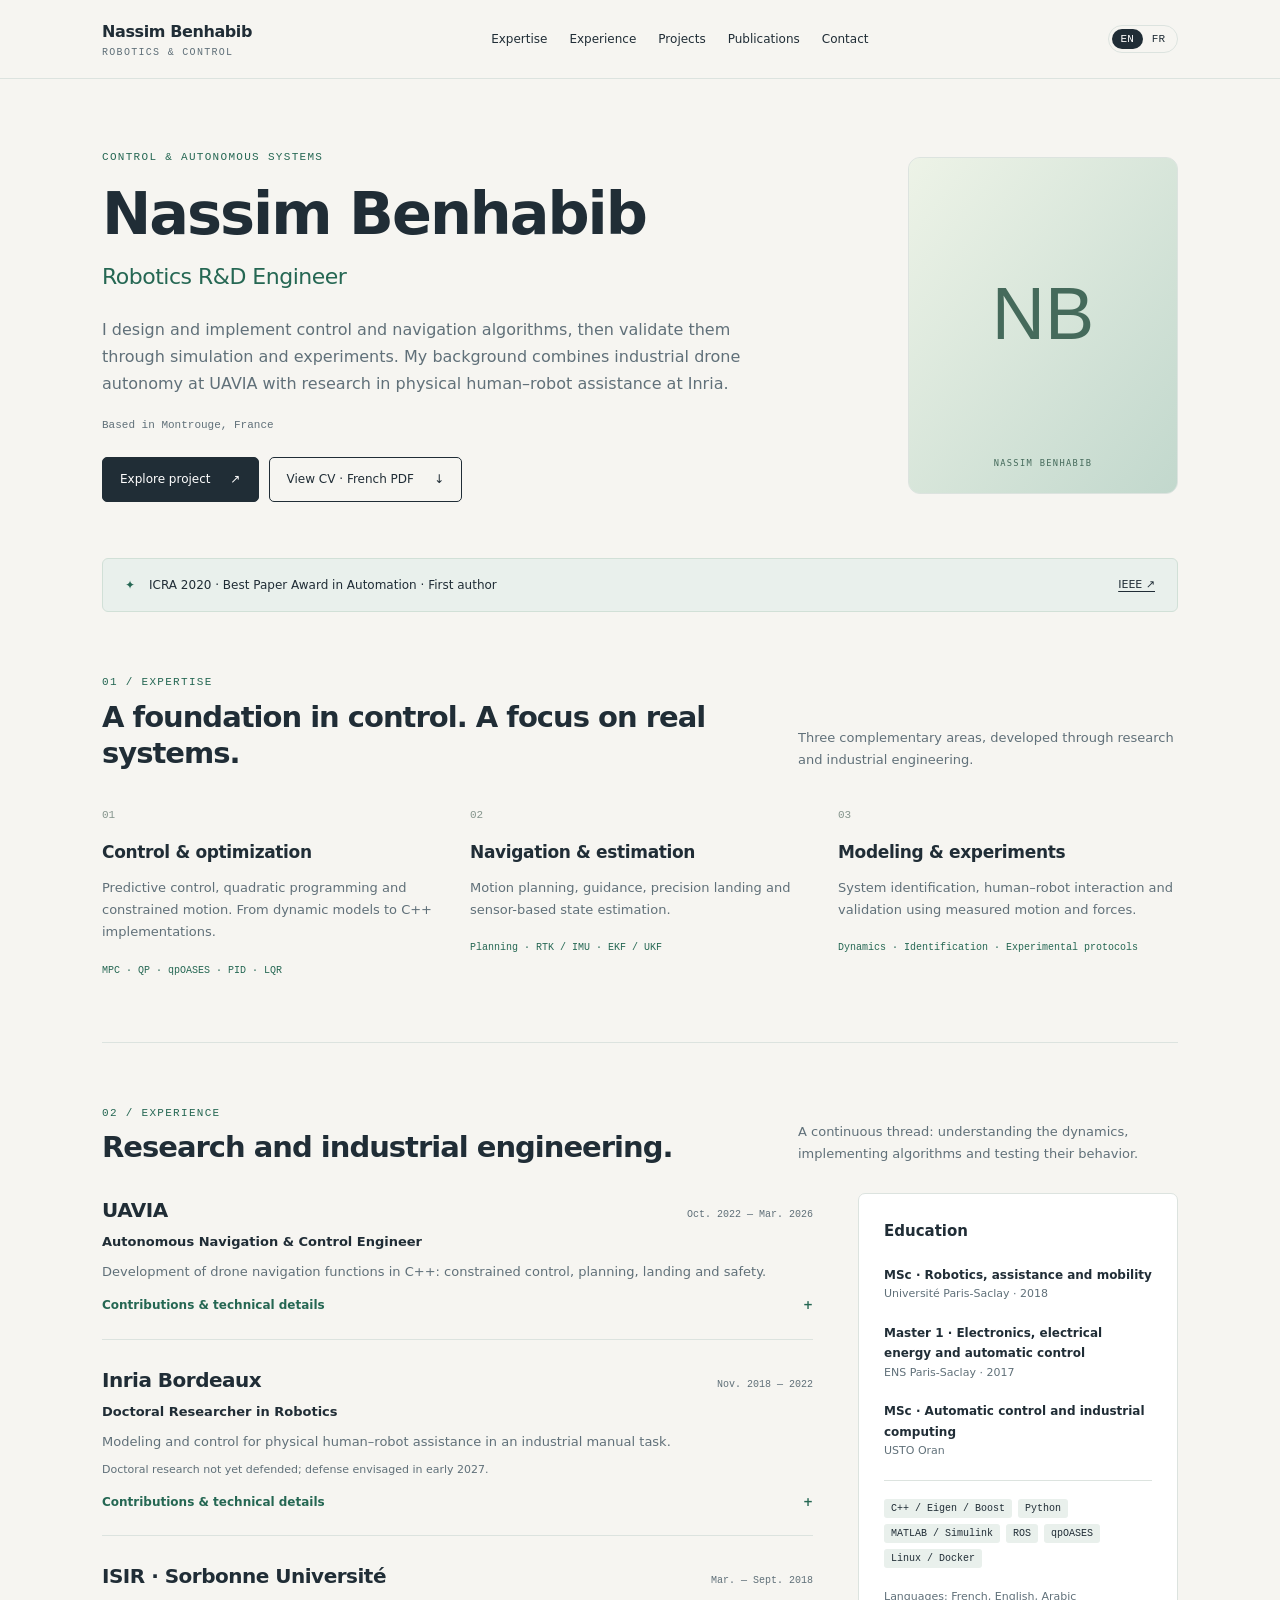
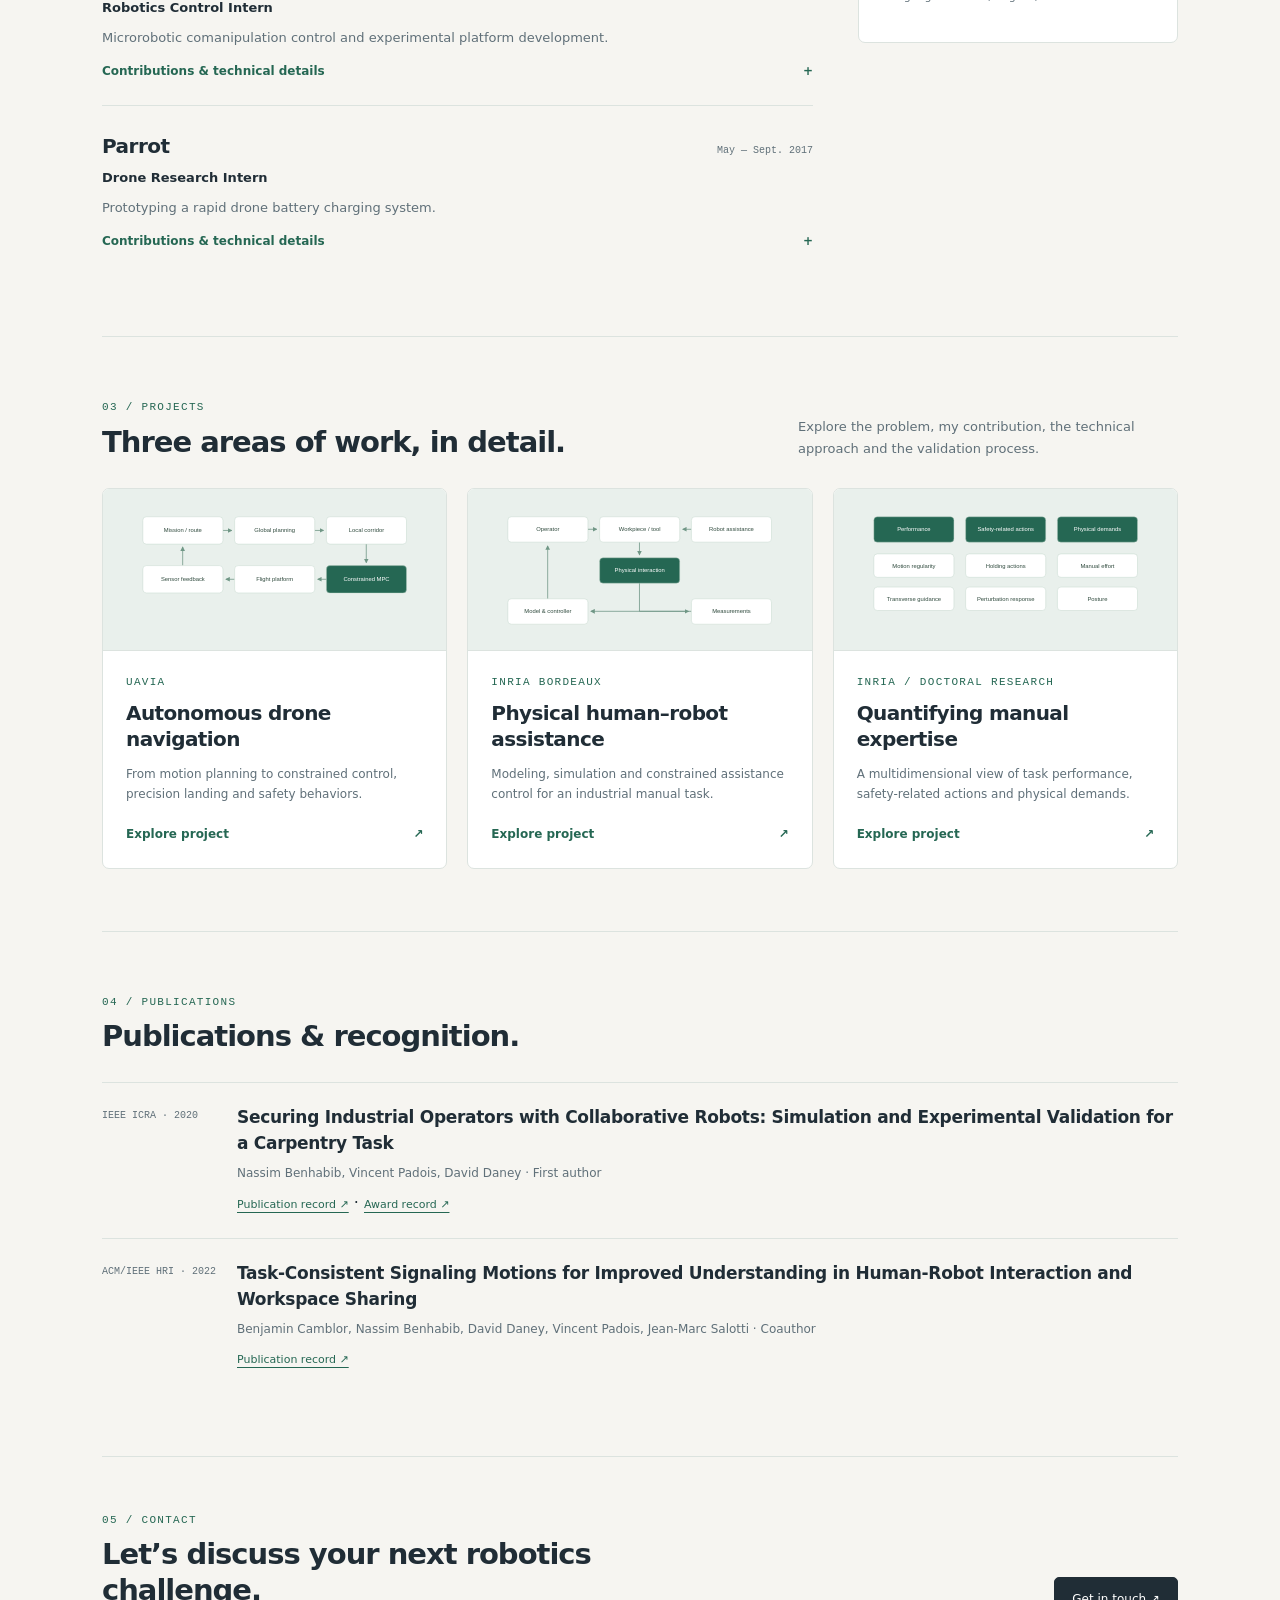
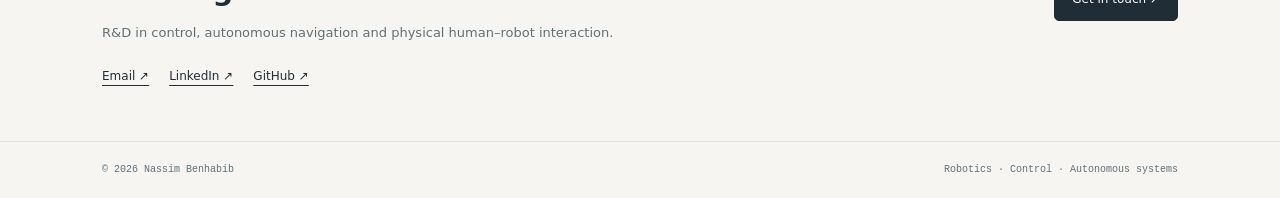
==== en/index.html @ a00a4eee "Restructure  portfolio and add project pages" ====
<!doctype html><html lang="en"><head><meta charset="utf-8"><meta name="viewport" content="width=device-width,initial-scale=1"><meta name="description" content="I design and implement control and navigation algorithms, then validate them through simulation and experiments. My background combines industrial drone autonomy at UAVIA with research in physical human–robot assistance at Inria."><meta name="theme-color" content="#f6f5f1"><title>Robotics R&amp;D Engineer | Nassim Benhabib</title><link rel="canonical" href="https://nassimbenhabib.github.io/en/index.html"><link rel="alternate" hreflang="en" href="https://nassimbenhabib.github.io/en/index.html"><link rel="alternate" hreflang="fr" href="https://nassimbenhabib.github.io/en/index.html"><link rel="icon" href="../assets/favicon.svg" type="image/svg+xml"><link rel="stylesheet" href="../assets/style.css"><script defer src="../assets/main.js"></script></head><body><a class="skip" href="#main">Skip to content</a><header class="header"><div class="container nav"><a href="index.html" class="brand">Nassim Benhabib<small>Robotics & Control</small></a><nav id="navigation" aria-label="Navigation"><a href="index.html#expertise">Expertise</a><a href="index.html#experience">Experience</a><a href="index.html#projects">Projects</a><a href="index.html#publications">Publications</a><a href="index.html#contact">Contact</a></nav><button class="menu-button" aria-controls="navigation" aria-expanded="false">Menu</button><div class="lang" aria-label="Language"><span aria-current="page">EN</span><a data-language-switch href="../fr/index.html" lang="fr" hreflang="fr" aria-label="Version française">FR</a></div></div></header><main id="main"><div class="container"><section class="hero"><div><div class="kicker">Control & autonomous systems</div><h1>Nassim Benhabib</h1><p class="role">Robotics R&D Engineer</p><p class="intro">I design and implement control and navigation algorithms, then validate them through simulation and experiments. My background combines industrial drone autonomy at UAVIA with research in physical human–robot assistance at Inria.</p><div class="location">Based in Montrouge, France</div><div class="buttons"><a class="button" href="#projects">Explore project <span>↗</span></a><a class="button light" href="../assets/Nassim_Benhabib_CV.pdf" target="_blank" rel="noopener">View CV · French PDF <span>↓</span></a></div></div><div class="portrait" role="img" aria-label="Nassim Benhabib · initials"><img src="../assets/portrait.svg" alt="Nassim Benhabib · NB"></div></section><div class="highlight"><b>✦</b><span>ICRA 2020 · Best Paper Award in Automation · First author</span><a href="https://www.ieee-ras.org/awards-recognition/conference-awards/ieee-icra-best-paper-award-in-automation/" target="_blank" rel="noopener">IEEE ↗</a></div>
<section class="section" id="expertise"><div class="heading"><div><div class="kicker">01 / Expertise</div><h2>A foundation in control. A focus on real systems.</h2></div><p>Three complementary areas, developed through research and industrial engineering.</p></div><div class="expertise"><article><span class="index">01</span><h3>Control &amp; optimization</h3><p>Predictive control, quadratic programming and constrained motion. From dynamic models to C++ implementations.</p><div class="tools">MPC · QP · qpOASES · PID · LQR</div></article><article><span class="index">02</span><h3>Navigation &amp; estimation</h3><p>Motion planning, guidance, precision landing and sensor-based state estimation.</p><div class="tools">Planning · RTK / IMU · EKF / UKF</div></article><article><span class="index">03</span><h3>Modeling &amp; experiments</h3><p>System identification, human–robot interaction and validation using measured motion and forces.</p><div class="tools">Dynamics · Identification · Experimental protocols</div></article></div></section>
<section class="section" id="experience"><div class="heading"><div><div class="kicker">02 / Experience</div><h2>Research and industrial engineering.</h2></div><p>A continuous thread: understanding the dynamics, implementing algorithms and testing their behavior.</p></div><div class="experience"><div><article class="job"><div class="job-title"><h3>UAVIA</h3><span class="date">Oct. 2022 — Mar. 2026</span></div><h4>Autonomous Navigation &amp; Control Engineer</h4><p>Development of drone navigation functions in C++: constrained control, planning, landing and safety.</p><details><summary>Contributions & technical details</summary><ul><li>MPC formulated as a quadratic program, using qpOASES and motion constraints.</li><li>Global Dijkstra planning coupled with local safety corridors.</li><li>RTK/IMU-based landing logic, phased descent and contact detection.</li><li>Geofencing, fallback behaviors, terrain following and mission-specific navigation.</li><li>Integration, simulation, telemetry analysis, tuning and flight testing.</li></ul></details></article><article class="job"><div class="job-title"><h3>Inria Bordeaux</h3><span class="date">Nov. 2018 — 2022</span></div><h4>Doctoral Researcher in Robotics</h4><p>Modeling and control for physical human–robot assistance in an industrial manual task.</p><p class="phd">Doctoral research not yet defended; defense envisaged in early 2027.</p><details><summary>Contributions & technical details</summary><ul><li>Dynamic modeling of human–robot–environment interaction.</li><li>Constrained inverse dynamics and force estimation through quadratic optimization.</li><li>Development of a numerical simulator and an instrumented robotic test platform.</li><li>Identification from measured trajectories and forces; independent validation trials.</li><li>Predictive assistance control and quantitative analysis of manual expertise.</li></ul></details></article><article class="job"><div class="job-title"><h3>ISIR · Sorbonne Université</h3><span class="date">Mar. — Sept. 2018</span></div><h4>Robotics Control Intern</h4><p>Microrobotic comanipulation control and experimental platform development.</p><details><summary>Contributions & technical details</summary><ul><li>Development of comanipulation control.</li><li>Restoration of an experimental pantograph for validation.</li></ul></details></article><article class="job"><div class="job-title"><h3>Parrot</h3><span class="date">May — Sept. 2017</span></div><h4>Drone Research Intern</h4><p>Prototyping a rapid drone battery charging system.</p><details><summary>Contributions & technical details</summary><ul><li>Development and tuning of a charging prototype based on an existing device.</li></ul></details></article></div><aside class="sidebar"><h3>Education</h3><div class="degree"><strong>MSc · Robotics, assistance and mobility</strong><span>Université Paris-Saclay · 2018</span></div><div class="degree"><strong>Master 1 · Electronics, electrical energy and automatic control</strong><span>ENS Paris-Saclay · 2017</span></div><div class="degree"><strong>MSc · Automatic control and industrial computing</strong><span>USTO Oran</span></div><div class="stack"><span>C++ / Eigen / Boost</span><span>Python</span><span>MATLAB / Simulink</span><span>ROS</span><span>qpOASES</span><span>Linux / Docker</span></div><p class="languages">Languages: French, English, Arabic</p></aside></div></section>
<section class="section" id="projects"><div class="heading"><div><div class="kicker">03 / Projects</div><h2>Three areas of work, in detail.</h2></div><p>Explore the problem, my contribution, the technical approach and the validation process.</p></div><div class="project-grid"><a class="card" href="projects/navigation.html"><div class="card-visual" aria-hidden="true"><svg xmlns="http://www.w3.org/2000/svg" viewBox="0 0 735 320" role="img" aria-label="Autonomous drone navigation"><defs><marker id="arrow-navigation-en" viewBox="0 0 10 10" refX="8" refY="5" markerWidth="6" markerHeight="6" orient="auto-start-reverse"><path d="M0 0L10 5L0 10Z" fill="#709786"/></marker></defs><path d="M235 60H257" fill="none" stroke="#709786" stroke-width="2" marker-end="url(#arrow-navigation-en)"/><path d="M470 60H492" fill="none" stroke="#709786" stroke-width="2" marker-end="url(#arrow-navigation-en)"/><path d="M602 95V142" fill="none" stroke="#709786" stroke-width="2" marker-end="url(#arrow-navigation-en)"/><path d="M500 185H478" fill="none" stroke="#709786" stroke-width="2" marker-end="url(#arrow-navigation-en)"/><path d="M265 185H243" fill="none" stroke="#709786" stroke-width="2" marker-end="url(#arrow-navigation-en)"/><path d="M132 150V103" fill="none" stroke="#709786" stroke-width="2" marker-end="url(#arrow-navigation-en)"/><rect x="30" y="25" width="205" height="70" rx="9" fill="#fff" stroke="#b8cdc1"/><text x="132.5" y="65.0" text-anchor="middle" fill="#304b3e" font-family="Arial,sans-serif" font-size="15">Mission / route</text><rect x="265" y="25" width="205" height="70" rx="9" fill="#fff" stroke="#b8cdc1"/><text x="367.5" y="65.0" text-anchor="middle" fill="#304b3e" font-family="Arial,sans-serif" font-size="15">Global planning</text><rect x="500" y="25" width="205" height="70" rx="9" fill="#fff" stroke="#b8cdc1"/><text x="602.5" y="65.0" text-anchor="middle" fill="#304b3e" font-family="Arial,sans-serif" font-size="15">Local corridor</text><rect x="500" y="150" width="205" height="70" rx="9" fill="#256753" stroke="#b8cdc1"/><text x="602.5" y="190.0" text-anchor="middle" fill="#fff" font-family="Arial,sans-serif" font-size="15">Constrained MPC</text><rect x="265" y="150" width="205" height="70" rx="9" fill="#fff" stroke="#b8cdc1"/><text x="367.5" y="190.0" text-anchor="middle" fill="#304b3e" font-family="Arial,sans-serif" font-size="15">Flight platform</text><rect x="30" y="150" width="205" height="70" rx="9" fill="#fff" stroke="#b8cdc1"/><text x="132.5" y="190.0" text-anchor="middle" fill="#304b3e" font-family="Arial,sans-serif" font-size="15">Sensor feedback</text></svg></div><div class="card-body"><div class="kicker">UAVIA</div><h3>Autonomous drone navigation</h3><p>From motion planning to constrained control, precision landing and safety behaviors.</p><span class="link">Explore project<span>↗</span></span></div></a><a class="card" href="projects/assistance.html"><div class="card-visual" aria-hidden="true"><svg xmlns="http://www.w3.org/2000/svg" viewBox="0 0 735 320" role="img" aria-label="Physical human–robot assistance"><defs><marker id="arrow-assistance-en" viewBox="0 0 10 10" refX="8" refY="5" markerWidth="6" markerHeight="6" orient="auto-start-reverse"><path d="M0 0L10 5L0 10Z" fill="#709786"/></marker></defs><path d="M235 57H257" fill="none" stroke="#709786" stroke-width="2" marker-end="url(#arrow-assistance-en)"/><path d="M500 57H478" fill="none" stroke="#709786" stroke-width="2" marker-end="url(#arrow-assistance-en)"/><path d="M367 90V122" fill="none" stroke="#709786" stroke-width="2" marker-end="url(#arrow-assistance-en)"/><path d="M367 195V267H492" fill="none" stroke="#709786" stroke-width="2" marker-end="url(#arrow-assistance-en)"/><path d="M500 267H243" fill="none" stroke="#709786" stroke-width="2" marker-end="url(#arrow-assistance-en)"/><path d="M132 235V100" fill="none" stroke="#709786" stroke-width="2" marker-end="url(#arrow-assistance-en)"/><rect x="30" y="25" width="205" height="65" rx="9" fill="#fff" stroke="#b8cdc1"/><text x="132.5" y="62.5" text-anchor="middle" fill="#304b3e" font-family="Arial,sans-serif" font-size="15">Operator</text><rect x="265" y="25" width="205" height="65" rx="9" fill="#fff" stroke="#b8cdc1"/><text x="367.5" y="62.5" text-anchor="middle" fill="#304b3e" font-family="Arial,sans-serif" font-size="15">Workpiece / tool</text><rect x="500" y="25" width="205" height="65" rx="9" fill="#fff" stroke="#b8cdc1"/><text x="602.5" y="62.5" text-anchor="middle" fill="#304b3e" font-family="Arial,sans-serif" font-size="15">Robot assistance</text><rect x="265" y="130" width="205" height="65" rx="9" fill="#256753" stroke="#b8cdc1"/><text x="367.5" y="167.5" text-anchor="middle" fill="#fff" font-family="Arial,sans-serif" font-size="15">Physical interaction</text><rect x="500" y="235" width="205" height="65" rx="9" fill="#fff" stroke="#b8cdc1"/><text x="602.5" y="272.5" text-anchor="middle" fill="#304b3e" font-family="Arial,sans-serif" font-size="15">Measurements</text><rect x="30" y="235" width="205" height="65" rx="9" fill="#fff" stroke="#b8cdc1"/><text x="132.5" y="272.5" text-anchor="middle" fill="#304b3e" font-family="Arial,sans-serif" font-size="15">Model &amp; controller</text></svg></div><div class="card-body"><div class="kicker">INRIA BORDEAUX</div><h3>Physical human–robot assistance</h3><p>Modeling, simulation and constrained assistance control for an industrial manual task.</p><span class="link">Explore project<span>↗</span></span></div></a><a class="card" href="projects/expertise.html"><div class="card-visual" aria-hidden="true"><svg xmlns="http://www.w3.org/2000/svg" viewBox="0 0 735 320" role="img" aria-label="Quantifying manual expertise"><defs><marker id="arrow-expertise-en" viewBox="0 0 10 10" refX="8" refY="5" markerWidth="6" markerHeight="6" orient="auto-start-reverse"><path d="M0 0L10 5L0 10Z" fill="#709786"/></marker></defs><rect x="30" y="25" width="205" height="65" rx="9" fill="#256753" stroke="#b8cdc1"/><text x="132.5" y="62.5" text-anchor="middle" fill="#fff" font-family="Arial,sans-serif" font-size="15">Performance</text><rect x="30" y="120" width="205" height="60" rx="9" fill="#fff" stroke="#b8cdc1"/><text x="132.5" y="155.0" text-anchor="middle" fill="#304b3e" font-family="Arial,sans-serif" font-size="15">Motion regularity</text><rect x="30" y="205" width="205" height="60" rx="9" fill="#fff" stroke="#b8cdc1"/><text x="132.5" y="240.0" text-anchor="middle" fill="#304b3e" font-family="Arial,sans-serif" font-size="15">Transverse guidance</text><rect x="265" y="25" width="205" height="65" rx="9" fill="#256753" stroke="#b8cdc1"/><text x="367.5" y="62.5" text-anchor="middle" fill="#fff" font-family="Arial,sans-serif" font-size="15">Safety-related actions</text><rect x="265" y="120" width="205" height="60" rx="9" fill="#fff" stroke="#b8cdc1"/><text x="367.5" y="155.0" text-anchor="middle" fill="#304b3e" font-family="Arial,sans-serif" font-size="15">Holding actions</text><rect x="265" y="205" width="205" height="60" rx="9" fill="#fff" stroke="#b8cdc1"/><text x="367.5" y="240.0" text-anchor="middle" fill="#304b3e" font-family="Arial,sans-serif" font-size="15">Perturbation response</text><rect x="500" y="25" width="205" height="65" rx="9" fill="#256753" stroke="#b8cdc1"/><text x="602.5" y="62.5" text-anchor="middle" fill="#fff" font-family="Arial,sans-serif" font-size="15">Physical demands</text><rect x="500" y="120" width="205" height="60" rx="9" fill="#fff" stroke="#b8cdc1"/><text x="602.5" y="155.0" text-anchor="middle" fill="#304b3e" font-family="Arial,sans-serif" font-size="15">Manual effort</text><rect x="500" y="205" width="205" height="60" rx="9" fill="#fff" stroke="#b8cdc1"/><text x="602.5" y="240.0" text-anchor="middle" fill="#304b3e" font-family="Arial,sans-serif" font-size="15">Posture</text></svg></div><div class="card-body"><div class="kicker">INRIA / DOCTORAL RESEARCH</div><h3>Quantifying manual expertise</h3><p>A multidimensional view of task performance, safety-related actions and physical demands.</p><span class="link">Explore project<span>↗</span></span></div></a></div></section>
<section class="section" id="publications"><div class="heading"><div><div class="kicker">04 / Publications</div><h2>Publications & recognition.</h2></div></div><article class="paper"><div class="date">IEEE ICRA · 2020</div><div><h3>Securing Industrial Operators with Collaborative Robots: Simulation and Experimental Validation for a Carpentry Task</h3><p>Nassim Benhabib, Vincent Padois, David Daney · First author</p><a href="https://hal.science/hal-02418739" target="_blank" rel="noopener">Publication record ↗</a> · <a href="https://www.ieee-ras.org/awards-recognition/conference-awards/ieee-icra-best-paper-award-in-automation/" target="_blank" rel="noopener">Award record ↗</a></div></article><article class="paper"><div class="date">ACM/IEEE HRI · 2022</div><div><h3>Task-Consistent Signaling Motions for Improved Understanding in Human-Robot Interaction and Workspace Sharing</h3><p>Benjamin Camblor, Nassim Benhabib, David Daney, Vincent Padois, Jean-Marc Salotti · Coauthor</p><a href="https://auctus-team.gitlabpages.inria.fr/publications/2022/hri/" target="_blank" rel="noopener">Publication record ↗</a></div></article></section>
<section id="contact" class="contact-section"><div class="contact-grid"><div><div class="kicker">05 / Contact</div><h2>Let’s discuss your next robotics challenge.</h2><p>R&D in control, autonomous navigation and physical human–robot interaction.</p><div class="social"><a href="mailto:nassim.benhabib@hotmail.fr">Email ↗</a><a href="https://www.linkedin.com/in/nassim-benhabib-a44a7013b" target="_blank" rel="noopener">LinkedIn ↗</a><a href="https://github.com/nassimbenhabib" target="_blank" rel="noopener">GitHub ↗</a></div></div><a class="button" href="mailto:nassim.benhabib@hotmail.fr">Get in touch ↗</a></div></section></div></main><footer><div class="container"><span>© 2026 Nassim Benhabib</span><span>Robotics · Control · Autonomous systems</span></div></footer></body></html>
---- assets/style.css ----
:root{--bg:#f6f5f1;--paper:#fff;--ink:#202d36;--muted:#607079;--accent:#256753;--line:#dce3df;--soft:#e9f0ec;--gold:#9b6925}*{box-sizing:border-box}html{scroll-behavior:smooth;scroll-padding-top:100px}body{margin:0;background:var(--bg);color:var(--ink);font:16px/1.7 system-ui,-apple-system,BlinkMacSystemFont,"Segoe UI",sans-serif}a{color:inherit;text-decoration:none}a:focus-visible,summary:focus-visible,button:focus-visible{outline:3px solid #679c88;outline-offset:5px}img{max-width:100%;display:block}.container{max-width:1160px;margin:auto;padding:0 42px}.header{position:sticky;top:0;z-index:10;background:#f6f5f1f5;border-bottom:1px solid var(--line);backdrop-filter:blur(12px)}.nav{height:78px;display:flex;align-items:center;justify-content:space-between;gap:25px}.brand{font-weight:650;letter-spacing:-.4px}.brand small{display:block;color:var(--muted);font:10px/1.4 monospace;letter-spacing:1.3px;text-transform:uppercase}nav{display:flex;gap:22px;font-size:12px;align-items:center}.lang{border:1px solid var(--line);border-radius:30px;display:flex;padding:3px;gap:0;font:11px monospace}.lang a,.lang span{padding:4px 9px;border-radius:20px}.lang span{background:var(--ink);color:white}.hero{padding:70px 0 56px;display:grid;grid-template-columns:1fr 270px;gap:70px;align-items:center}.kicker{font:11px/1.5 monospace;letter-spacing:1.3px;text-transform:uppercase;color:var(--accent)}h1{font-size:clamp(38px,4.6vw,62px);line-height:1.12;letter-spacing:-2px;margin:15px 0 12px;font-weight:650}.role{font-size:22px;color:var(--accent);letter-spacing:-.5px;margin:0 0 20px}.intro{color:var(--muted);font-size:16px;max-width:650px}.location{font:11px monospace;color:var(--muted);margin-top:22px}.buttons{display:flex;gap:10px;flex-wrap:wrap;margin-top:26px}.button{padding:11px 17px;background:var(--ink);color:white;border:1px solid var(--ink);font-size:12px;border-radius:5px;display:inline-flex;align-items:center;gap:20px}.button.light{background:transparent;color:var(--ink)}.portrait{border-radius:12px;overflow:hidden;aspect-ratio:4/5;background:#e4ebe7;border:1px solid var(--line);position:relative}.portrait img{height:100%;width:100%;object-fit:cover}.portrait .initials{font-size:76px;color:#456a5b;letter-spacing:-5px;position:absolute;inset:0;display:flex;align-items:center;justify-content:center;background:radial-gradient(ellipse at 35% 25%,#f0f3e8,#cbded4)}.portrait .initials:after{content:"NASSIM BENHABIB";font:9px monospace;letter-spacing:2px;position:absolute;bottom:24px}.portrait.has-photo .initials{display:none}.highlight{padding:16px 22px;background:var(--soft);border:1px solid #d1e0d7;border-radius:6px;display:flex;gap:14px;align-items:center;font-size:12px}.highlight b{color:var(--accent)}.highlight a{margin-left:auto;text-decoration:underline;text-underline-offset:3px;white-space:nowrap;font-size:11px}.section{padding:62px 0;border-bottom:1px solid var(--line)}.heading{margin-bottom:28px;display:grid;grid-template-columns:1fr 380px;gap:25px;align-items:end}h2{font-size:29px;line-height:1.25;letter-spacing:-1px;margin:8px 0 0;font-weight:600}.heading p{font-size:13px;color:var(--muted);margin:0}.expertise{display:grid;grid-template-columns:repeat(3,1fr);gap:28px}.expertise h3{font-size:17px;letter-spacing:-.35px;margin:12px 0 10px}.expertise p{font-size:13px;color:var(--muted);margin:0}.tools{font:10px/1.8 monospace;color:var(--accent);margin-top:18px}.index{font:11px monospace;color:#85958d}.experience{display:grid;grid-template-columns:1fr 320px;gap:45px}.job{padding:23px 0;border-top:1px solid var(--line)}.job:first-child{padding-top:0;border-top:0}.job-title{display:flex;justify-content:space-between;align-items:baseline;gap:15px}.job h3{font-size:20px;letter-spacing:-.5px;margin:0}.date{font:10px monospace;color:var(--muted);white-space:nowrap}.job h4{font-size:13px;font-weight:600;margin:4px 0 8px}.job p{font-size:13px;color:var(--muted);margin:0}.job .phd{font-size:11px;margin-top:8px}details{margin-top:12px;font-size:12px}summary{cursor:pointer;list-style:none;color:var(--accent);font-weight:550}summary::-webkit-details-marker{display:none}summary:after{content:" +";float:right}details[open] summary:after{content:" −"}details ul{padding-left:19px;color:var(--muted);margin:10px 0}.sidebar{background:var(--paper);padding:25px;border:1px solid var(--line);border-radius:7px;align-self:start}.sidebar h3{font-size:15px;margin:0 0 20px}.degree{margin-bottom:19px}.degree strong{display:block;font-size:12px;font-weight:550}.degree span{display:block;font-size:11px;color:var(--muted)}.stack{border-top:1px solid var(--line);padding-top:18px;display:flex;gap:6px;flex-wrap:wrap}.stack span{font:10px monospace;background:var(--soft);padding:4px 7px;border-radius:3px}.sidebar .languages{font-size:11px;color:var(--muted);margin-top:20px}.project-grid{display:grid;grid-template-columns:repeat(3,1fr);gap:20px}.card{background:var(--paper);border:1px solid var(--line);border-radius:7px;overflow:hidden;display:flex;flex-direction:column;transition:box-shadow .2s,transform .2s}.card:hover{box-shadow:0 8px 25px #1b403a10;transform:translateY(-3px)}.card-visual{background:var(--soft);padding:18px;border-bottom:1px solid var(--line)}.card-visual svg{width:100%;height:125px;display:block}.card-body{padding:23px;display:flex;flex-direction:column;flex:1}.card h3{font-size:20px;line-height:1.3;letter-spacing:-.6px;margin:9px 0 12px}.card p{font-size:12px;color:var(--muted);margin:0 0 20px}.card .link{margin-top:auto;font-size:12px;color:var(--accent);font-weight:550;display:flex;justify-content:space-between}.paper{display:grid;grid-template-columns:110px 1fr;gap:25px;padding:22px 0;border-top:1px solid var(--line)}.paper h3{font-size:17px;line-height:1.5;margin:0 0 7px;font-weight:550;letter-spacing:-.3px}.paper p{font-size:12px;margin:0;color:var(--muted)}.paper a{display:inline-block;color:var(--accent);font-size:11px;margin-top:12px;text-decoration:underline;text-underline-offset:4px}.paper .date{padding-top:5px}.contact-section{padding:55px 0}.contact-grid{display:flex;justify-content:space-between;gap:45px;align-items:center}.contact-grid h2{max-width:620px}.contact-grid p{font-size:13px;color:var(--muted)}.social{display:flex;gap:20px;font-size:12px;margin-top:22px}.social a{text-decoration:underline;text-underline-offset:5px}footer{padding:22px 0;border-top:1px solid var(--line);font:10px monospace;color:var(--muted)}footer .container{display:flex;justify-content:space-between;gap:20px}.project-hero{padding:50px 0 30px}.back{font-size:12px;color:var(--muted);display:inline-block;margin-bottom:33px}.project-hero h1{font-size:48px;max-width:900px}.project-hero .intro{font-size:17px}.project-meta{display:flex;gap:30px;margin:25px 0;font:11px monospace;color:var(--accent);flex-wrap:wrap}.diagram{background:var(--soft);padding:30px;border:1px solid var(--line);border-radius:8px;margin:0}.diagram svg{display:block;width:100%;max-height:360px}.diagram figcaption{font-size:12px;color:var(--muted);border-top:1px solid #cddcd3;margin-top:18px;padding-top:15px}.diagram small{display:block;font:10px monospace;color:var(--accent);margin-top:6px}.project-content{display:grid;grid-template-columns:200px 1fr;gap:45px;margin-top:40px}.toc{position:sticky;top:105px;align-self:start;font-size:12px;display:flex;flex-direction:column;gap:12px;color:var(--muted)}.article section{padding:0 0 32px;margin-bottom:28px;border-bottom:1px solid var(--line)}.article h2{font-size:24px;margin-bottom:18px}.article p,.article li{font-size:14px;color:var(--muted)}.article ul{padding-left:21px}.article li{margin-bottom:10px}.article h3{font-size:16px;font-weight:600;margin:24px 0 8px}.article .related-links a{display:block;font-size:13px;color:var(--accent);margin-top:14px;text-decoration:underline;text-underline-offset:4px}.other-projects{padding:25px 0 50px}.other-projects a{display:inline-block;font-size:13px;color:var(--accent);border:1px solid var(--line);padding:12px 18px;margin:10px 10px 0 0;border-radius:5px}.menu-button{display:none;background:transparent;border:1px solid var(--line);padding:5px 9px;border-radius:4px;font:12px inherit;cursor:pointer}.skip{position:absolute;left:20px;top:-100px;background:white;padding:10px;z-index:100}.skip:focus{top:10px}@media(max-width:950px){.container{padding:0 28px}nav{gap:12px}.hero{gap:40px;grid-template-columns:1fr 230px}.experience{grid-template-columns:1fr 270px;gap:28px}.project-grid{gap:12px}.card-body{padding:18px}.heading{grid-template-columns:1fr 310px}}@media(max-width:760px){.hero{grid-template-columns:1fr 170px;gap:25px;padding-top:45px}h1{font-size:41px}.role{font-size:18px}.intro{font-size:14px}.experience{grid-template-columns:1fr}.sidebar{display:grid;grid-template-columns:1fr 1fr;gap:0 30px}.sidebar h3{grid-column:1/-1}.sidebar .stack{grid-column:1/-1}.sidebar .languages{grid-column:1/-1}.heading{grid-template-columns:1fr;gap:14px}.expertise{gap:20px}.project-grid{grid-template-columns:1fr}.card{display:grid;grid-template-columns:230px 1fr}.card-visual{border:0;display:flex;align-items:center}.project-content{grid-template-columns:1fr;gap:25px}.toc{position:static;flex-direction:row;flex-wrap:wrap;border-bottom:1px solid var(--line);padding-bottom:20px}.contact-grid{align-items:start;flex-direction:column;gap:10px}nav{display:none}.menu-button{display:block}.nav{position:relative;height:72px;gap:12px}.nav .brand{margin-right:auto}nav.open{display:flex;position:absolute;top:71px;left:-28px;right:-28px;background:var(--bg);border-bottom:1px solid var(--line);padding:22px 28px;flex-wrap:wrap;gap:20px}.highlight{align-items:start}.highlight a{white-space:normal}.project-hero h1{font-size:38px}}@media(max-width:520px){.container{padding:0 21px}.hero{grid-template-columns:1fr;padding-top:30px;gap:25px}.portrait{grid-row:1;width:108px;aspect-ratio:1;border-radius:50%}.portrait .initials{font-size:38px;letter-spacing:-3px}.portrait .initials:after{display:none}h1{font-size:39px;margin-top:10px}.role{font-size:18px}.hero{padding-bottom:32px}.expertise{grid-template-columns:1fr;gap:25px}.expertise>article{border-top:1px solid var(--line);padding-top:13px}.section{padding:44px 0}.highlight{font-size:11px;flex-wrap:wrap;gap:7px}.highlight a{margin-left:0}.card{display:flex}.card-visual svg{height:120px}.job-title{align-items:start;flex-direction:column;gap:4px}.sidebar{display:block}.paper{grid-template-columns:1fr;gap:10px}.diagram{padding:16px}.diagram svg{max-height:none}.project-hero{padding-top:30px}.project-hero h1{font-size:33px}.project-meta{gap:12px}.social{gap:18px}.buttons{gap:8px}footer .container{flex-direction:column;gap:7px}nav.open{left:-21px;right:-21px;padding:20px 21px}h2{font-size:26px}.toc{gap:13px;font-size:11px}}@media(prefers-reduced-motion:reduce){html{scroll-behavior:auto}.card{transition:none}}
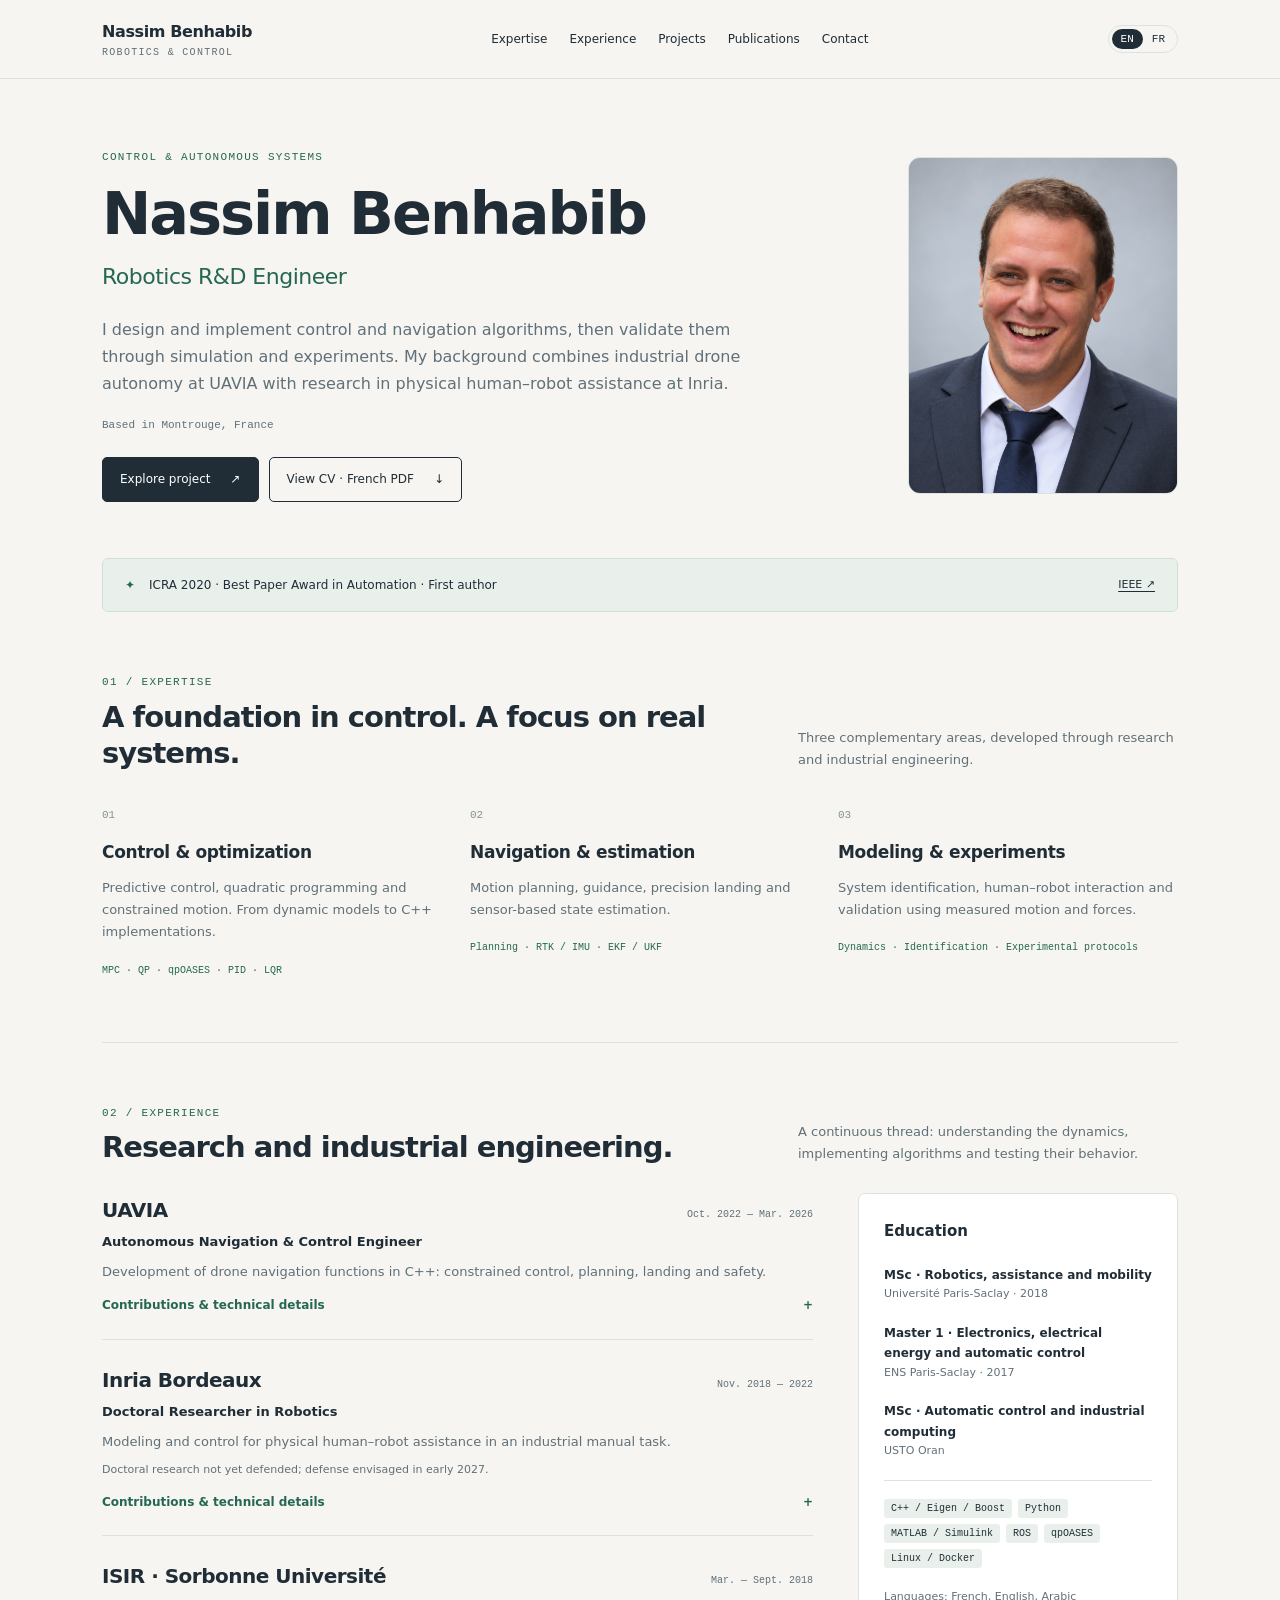
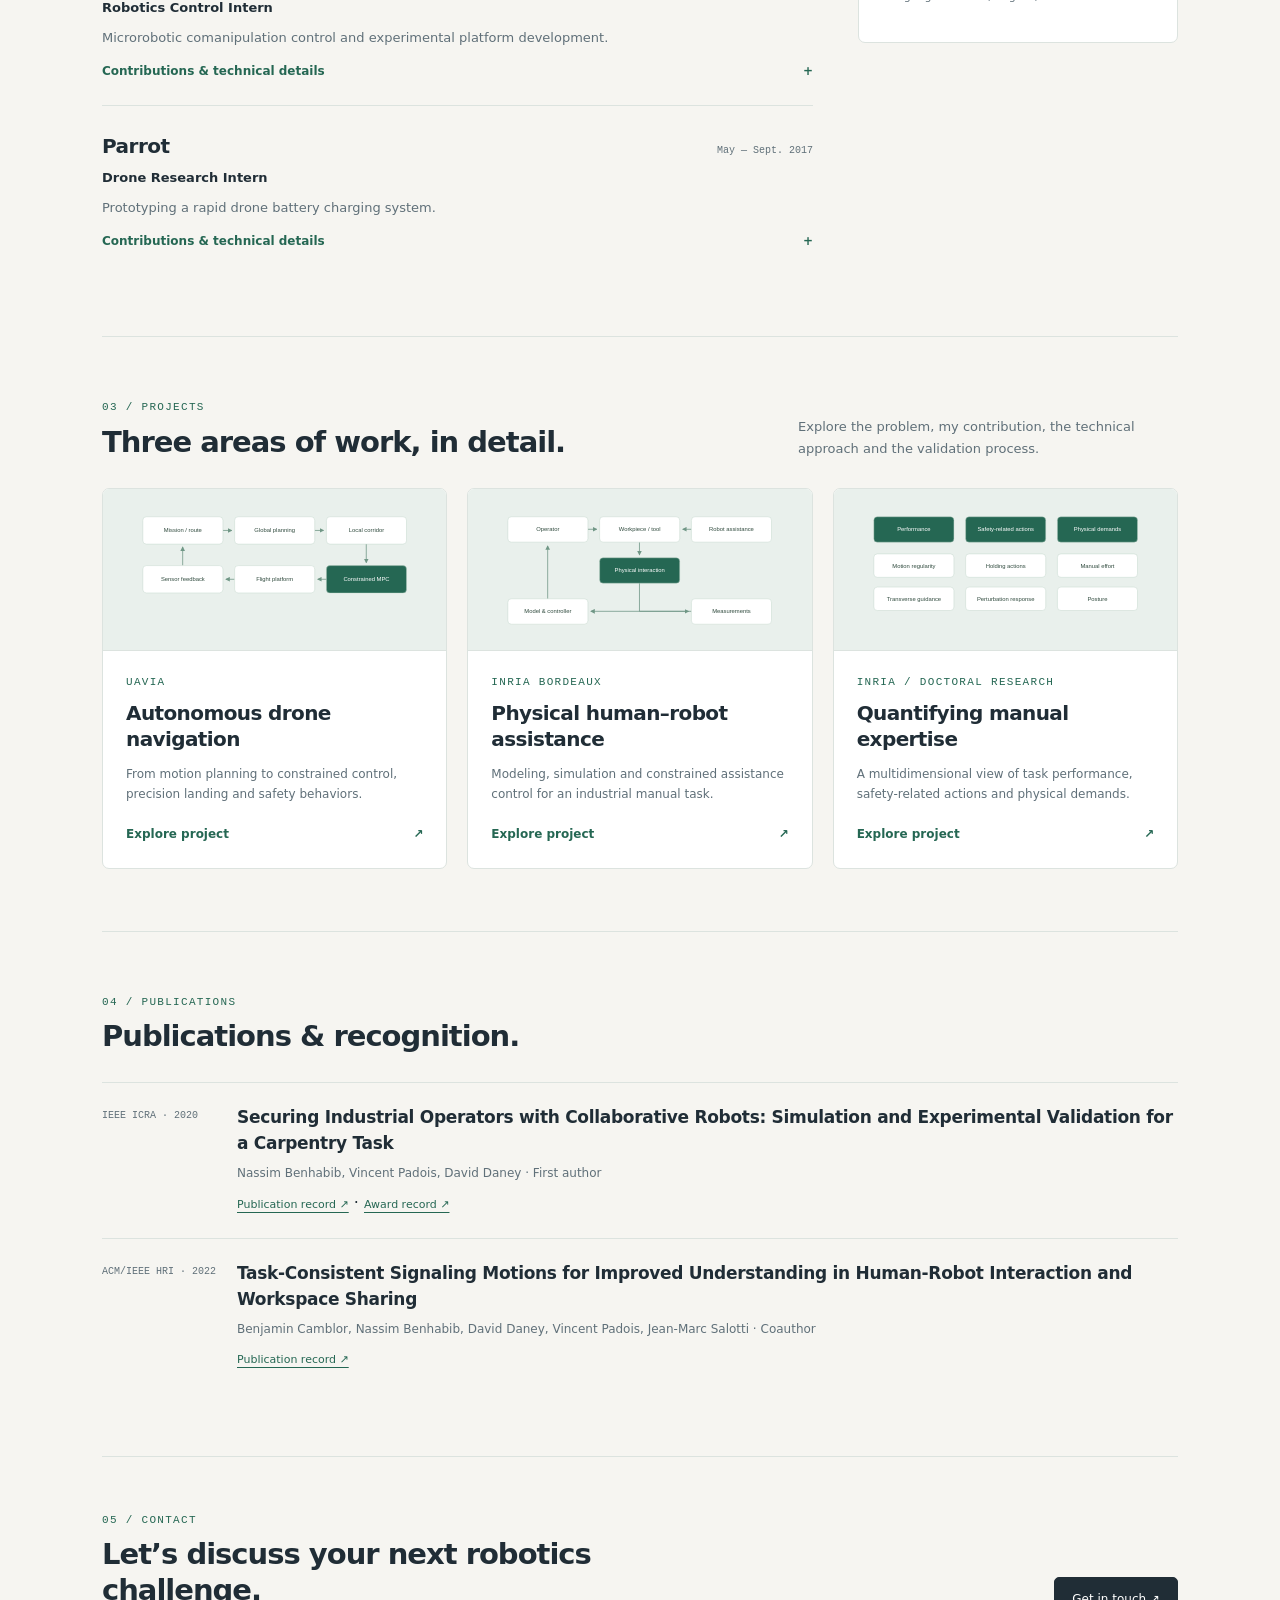
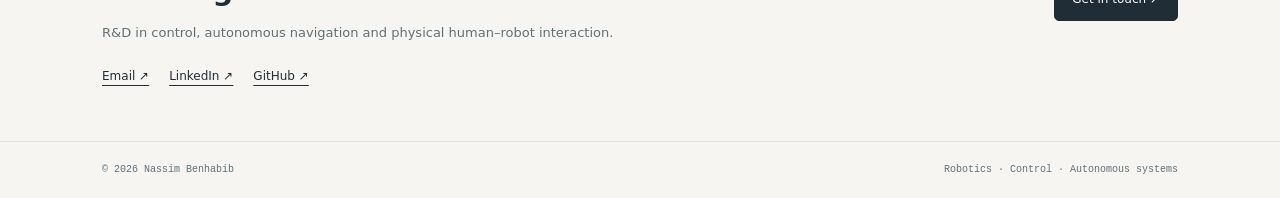
==== commit 61581e5b: "Add profile portrait to portfolio" ====
--- a/en/index.html
+++ b/en/index.html
@@ -1,4 +1,4 @@
-<!doctype html><html lang="en"><head><meta charset="utf-8"><meta name="viewport" content="width=device-width,initial-scale=1"><meta name="description" content="I design and implement control and navigation algorithms, then validate them through simulation and experiments. My background combines industrial drone autonomy at UAVIA with research in physical human–robot assistance at Inria."><meta name="theme-color" content="#f6f5f1"><title>Robotics R&amp;D Engineer | Nassim Benhabib</title><link rel="canonical" href="https://nassimbenhabib.github.io/en/index.html"><link rel="alternate" hreflang="en" href="https://nassimbenhabib.github.io/en/index.html"><link rel="alternate" hreflang="fr" href="https://nassimbenhabib.github.io/en/index.html"><link rel="icon" href="../assets/favicon.svg" type="image/svg+xml"><link rel="stylesheet" href="../assets/style.css"><script defer src="../assets/main.js"></script></head><body><a class="skip" href="#main">Skip to content</a><header class="header"><div class="container nav"><a href="index.html" class="brand">Nassim Benhabib<small>Robotics & Control</small></a><nav id="navigation" aria-label="Navigation"><a href="index.html#expertise">Expertise</a><a href="index.html#experience">Experience</a><a href="index.html#projects">Projects</a><a href="index.html#publications">Publications</a><a href="index.html#contact">Contact</a></nav><button class="menu-button" aria-controls="navigation" aria-expanded="false">Menu</button><div class="lang" aria-label="Language"><span aria-current="page">EN</span><a data-language-switch href="../fr/index.html" lang="fr" hreflang="fr" aria-label="Version française">FR</a></div></div></header><main id="main"><div class="container"><section class="hero"><div><div class="kicker">Control & autonomous systems</div><h1>Nassim Benhabib</h1><p class="role">Robotics R&D Engineer</p><p class="intro">I design and implement control and navigation algorithms, then validate them through simulation and experiments. My background combines industrial drone autonomy at UAVIA with research in physical human–robot assistance at Inria.</p><div class="location">Based in Montrouge, France</div><div class="buttons"><a class="button" href="#projects">Explore project <span>↗</span></a><a class="button light" href="../assets/Nassim_Benhabib_CV.pdf" target="_blank" rel="noopener">View CV · French PDF <span>↓</span></a></div></div><div class="portrait" role="img" aria-label="Nassim Benhabib · initials"><img src="../assets/portrait.svg" alt="Nassim Benhabib · NB"></div></section><div class="highlight"><b>✦</b><span>ICRA 2020 · Best Paper Award in Automation · First author</span><a href="https://www.ieee-ras.org/awards-recognition/conference-awards/ieee-icra-best-paper-award-in-automation/" target="_blank" rel="noopener">IEEE ↗</a></div>
+<!doctype html><html lang="en"><head><meta charset="utf-8"><meta name="viewport" content="width=device-width,initial-scale=1"><meta name="description" content="I design and implement control and navigation algorithms, then validate them through simulation and experiments. My background combines industrial drone autonomy at UAVIA with research in physical human–robot assistance at Inria."><meta name="theme-color" content="#f6f5f1"><title>Robotics R&amp;D Engineer | Nassim Benhabib</title><link rel="canonical" href="https://nassimbenhabib.github.io/en/index.html"><link rel="alternate" hreflang="en" href="https://nassimbenhabib.github.io/en/index.html"><link rel="alternate" hreflang="fr" href="https://nassimbenhabib.github.io/en/index.html"><link rel="icon" href="../assets/favicon.svg" type="image/svg+xml"><link rel="stylesheet" href="../assets/style.css"><script defer src="../assets/main.js"></script></head><body><a class="skip" href="#main">Skip to content</a><header class="header"><div class="container nav"><a href="index.html" class="brand">Nassim Benhabib<small>Robotics & Control</small></a><nav id="navigation" aria-label="Navigation"><a href="index.html#expertise">Expertise</a><a href="index.html#experience">Experience</a><a href="index.html#projects">Projects</a><a href="index.html#publications">Publications</a><a href="index.html#contact">Contact</a></nav><button class="menu-button" aria-controls="navigation" aria-expanded="false">Menu</button><div class="lang" aria-label="Language"><span aria-current="page">EN</span><a data-language-switch href="../fr/index.html" lang="fr" hreflang="fr" aria-label="Version française">FR</a></div></div></header><main id="main"><div class="container"><section class="hero"><div><div class="kicker">Control & autonomous systems</div><h1>Nassim Benhabib</h1><p class="role">Robotics R&D Engineer</p><p class="intro">I design and implement control and navigation algorithms, then validate them through simulation and experiments. My background combines industrial drone autonomy at UAVIA with research in physical human–robot assistance at Inria.</p><div class="location">Based in Montrouge, France</div><div class="buttons"><a class="button" href="#projects">Explore project <span>↗</span></a><a class="button light" href="../assets/Nassim_Benhabib_CV.pdf" target="_blank" rel="noopener">View CV · French PDF <span>↓</span></a></div></div><div class="portrait" role="img" aria-label="Portrait of Nassim Benhabib"><img src="../assets/portrait.png" alt="Nassim Benhabib"></div></section><div class="highlight"><b>✦</b><span>ICRA 2020 · Best Paper Award in Automation · First author</span><a href="https://www.ieee-ras.org/awards-recognition/conference-awards/ieee-icra-best-paper-award-in-automation/" target="_blank" rel="noopener">IEEE ↗</a></div>
 <section class="section" id="expertise"><div class="heading"><div><div class="kicker">01 / Expertise</div><h2>A foundation in control. A focus on real systems.</h2></div><p>Three complementary areas, developed through research and industrial engineering.</p></div><div class="expertise"><article><span class="index">01</span><h3>Control &amp; optimization</h3><p>Predictive control, quadratic programming and constrained motion. From dynamic models to C++ implementations.</p><div class="tools">MPC · QP · qpOASES · PID · LQR</div></article><article><span class="index">02</span><h3>Navigation &amp; estimation</h3><p>Motion planning, guidance, precision landing and sensor-based state estimation.</p><div class="tools">Planning · RTK / IMU · EKF / UKF</div></article><article><span class="index">03</span><h3>Modeling &amp; experiments</h3><p>System identification, human–robot interaction and validation using measured motion and forces.</p><div class="tools">Dynamics · Identification · Experimental protocols</div></article></div></section>
 <section class="section" id="experience"><div class="heading"><div><div class="kicker">02 / Experience</div><h2>Research and industrial engineering.</h2></div><p>A continuous thread: understanding the dynamics, implementing algorithms and testing their behavior.</p></div><div class="experience"><div><article class="job"><div class="job-title"><h3>UAVIA</h3><span class="date">Oct. 2022 — Mar. 2026</span></div><h4>Autonomous Navigation &amp; Control Engineer</h4><p>Development of drone navigation functions in C++: constrained control, planning, landing and safety.</p><details><summary>Contributions & technical details</summary><ul><li>MPC formulated as a quadratic program, using qpOASES and motion constraints.</li><li>Global Dijkstra planning coupled with local safety corridors.</li><li>RTK/IMU-based landing logic, phased descent and contact detection.</li><li>Geofencing, fallback behaviors, terrain following and mission-specific navigation.</li><li>Integration, simulation, telemetry analysis, tuning and flight testing.</li></ul></details></article><article class="job"><div class="job-title"><h3>Inria Bordeaux</h3><span class="date">Nov. 2018 — 2022</span></div><h4>Doctoral Researcher in Robotics</h4><p>Modeling and control for physical human–robot assistance in an industrial manual task.</p><p class="phd">Doctoral research not yet defended; defense envisaged in early 2027.</p><details><summary>Contributions & technical details</summary><ul><li>Dynamic modeling of human–robot–environment interaction.</li><li>Constrained inverse dynamics and force estimation through quadratic optimization.</li><li>Development of a numerical simulator and an instrumented robotic test platform.</li><li>Identification from measured trajectories and forces; independent validation trials.</li><li>Predictive assistance control and quantitative analysis of manual expertise.</li></ul></details></article><article class="job"><div class="job-title"><h3>ISIR · Sorbonne Université</h3><span class="date">Mar. — Sept. 2018</span></div><h4>Robotics Control Intern</h4><p>Microrobotic comanipulation control and experimental platform development.</p><details><summary>Contributions & technical details</summary><ul><li>Development of comanipulation control.</li><li>Restoration of an experimental pantograph for validation.</li></ul></details></article><article class="job"><div class="job-title"><h3>Parrot</h3><span class="date">May — Sept. 2017</span></div><h4>Drone Research Intern</h4><p>Prototyping a rapid drone battery charging system.</p><details><summary>Contributions & technical details</summary><ul><li>Development and tuning of a charging prototype based on an existing device.</li></ul></details></article></div><aside class="sidebar"><h3>Education</h3><div class="degree"><strong>MSc · Robotics, assistance and mobility</strong><span>Université Paris-Saclay · 2018</span></div><div class="degree"><strong>Master 1 · Electronics, electrical energy and automatic control</strong><span>ENS Paris-Saclay · 2017</span></div><div class="degree"><strong>MSc · Automatic control and industrial computing</strong><span>USTO Oran</span></div><div class="stack"><span>C++ / Eigen / Boost</span><span>Python</span><span>MATLAB / Simulink</span><span>ROS</span><span>qpOASES</span><span>Linux / Docker</span></div><p class="languages">Languages: French, English, Arabic</p></aside></div></section>
 <section class="section" id="projects"><div class="heading"><div><div class="kicker">03 / Projects</div><h2>Three areas of work, in detail.</h2></div><p>Explore the problem, my contribution, the technical approach and the validation process.</p></div><div class="project-grid"><a class="card" href="projects/navigation.html"><div class="card-visual" aria-hidden="true"><svg xmlns="http://www.w3.org/2000/svg" viewBox="0 0 735 320" role="img" aria-label="Autonomous drone navigation"><defs><marker id="arrow-navigation-en" viewBox="0 0 10 10" refX="8" refY="5" markerWidth="6" markerHeight="6" orient="auto-start-reverse"><path d="M0 0L10 5L0 10Z" fill="#709786"/></marker></defs><path d="M235 60H257" fill="none" stroke="#709786" stroke-width="2" marker-end="url(#arrow-navigation-en)"/><path d="M470 60H492" fill="none" stroke="#709786" stroke-width="2" marker-end="url(#arrow-navigation-en)"/><path d="M602 95V142" fill="none" stroke="#709786" stroke-width="2" marker-end="url(#arrow-navigation-en)"/><path d="M500 185H478" fill="none" stroke="#709786" stroke-width="2" marker-end="url(#arrow-navigation-en)"/><path d="M265 185H243" fill="none" stroke="#709786" stroke-width="2" marker-end="url(#arrow-navigation-en)"/><path d="M132 150V103" fill="none" stroke="#709786" stroke-width="2" marker-end="url(#arrow-navigation-en)"/><rect x="30" y="25" width="205" height="70" rx="9" fill="#fff" stroke="#b8cdc1"/><text x="132.5" y="65.0" text-anchor="middle" fill="#304b3e" font-family="Arial,sans-serif" font-size="15">Mission / route</text><rect x="265" y="25" width="205" height="70" rx="9" fill="#fff" stroke="#b8cdc1"/><text x="367.5" y="65.0" text-anchor="middle" fill="#304b3e" font-family="Arial,sans-serif" font-size="15">Global planning</text><rect x="500" y="25" width="205" height="70" rx="9" fill="#fff" stroke="#b8cdc1"/><text x="602.5" y="65.0" text-anchor="middle" fill="#304b3e" font-family="Arial,sans-serif" font-size="15">Local corridor</text><rect x="500" y="150" width="205" height="70" rx="9" fill="#256753" stroke="#b8cdc1"/><text x="602.5" y="190.0" text-anchor="middle" fill="#fff" font-family="Arial,sans-serif" font-size="15">Constrained MPC</text><rect x="265" y="150" width="205" height="70" rx="9" fill="#fff" stroke="#b8cdc1"/><text x="367.5" y="190.0" text-anchor="middle" fill="#304b3e" font-family="Arial,sans-serif" font-size="15">Flight platform</text><rect x="30" y="150" width="205" height="70" rx="9" fill="#fff" stroke="#b8cdc1"/><text x="132.5" y="190.0" text-anchor="middle" fill="#304b3e" font-family="Arial,sans-serif" font-size="15">Sensor feedback</text></svg></div><div class="card-body"><div class="kicker">UAVIA</div><h3>Autonomous drone navigation</h3><p>From motion planning to constrained control, precision landing and safety behaviors.</p><span class="link">Explore project<span>↗</span></span></div></a><a class="card" href="projects/assistance.html"><div class="card-visual" aria-hidden="true"><svg xmlns="http://www.w3.org/2000/svg" viewBox="0 0 735 320" role="img" aria-label="Physical human–robot assistance"><defs><marker id="arrow-assistance-en" viewBox="0 0 10 10" refX="8" refY="5" markerWidth="6" markerHeight="6" orient="auto-start-reverse"><path d="M0 0L10 5L0 10Z" fill="#709786"/></marker></defs><path d="M235 57H257" fill="none" stroke="#709786" stroke-width="2" marker-end="url(#arrow-assistance-en)"/><path d="M500 57H478" fill="none" stroke="#709786" stroke-width="2" marker-end="url(#arrow-assistance-en)"/><path d="M367 90V122" fill="none" stroke="#709786" stroke-width="2" marker-end="url(#arrow-assistance-en)"/><path d="M367 195V267H492" fill="none" stroke="#709786" stroke-width="2" marker-end="url(#arrow-assistance-en)"/><path d="M500 267H243" fill="none" stroke="#709786" stroke-width="2" marker-end="url(#arrow-assistance-en)"/><path d="M132 235V100" fill="none" stroke="#709786" stroke-width="2" marker-end="url(#arrow-assistance-en)"/><rect x="30" y="25" width="205" height="65" rx="9" fill="#fff" stroke="#b8cdc1"/><text x="132.5" y="62.5" text-anchor="middle" fill="#304b3e" font-family="Arial,sans-serif" font-size="15">Operator</text><rect x="265" y="25" width="205" height="65" rx="9" fill="#fff" stroke="#b8cdc1"/><text x="367.5" y="62.5" text-anchor="middle" fill="#304b3e" font-family="Arial,sans-serif" font-size="15">Workpiece / tool</text><rect x="500" y="25" width="205" height="65" rx="9" fill="#fff" stroke="#b8cdc1"/><text x="602.5" y="62.5" text-anchor="middle" fill="#304b3e" font-family="Arial,sans-serif" font-size="15">Robot assistance</text><rect x="265" y="130" width="205" height="65" rx="9" fill="#256753" stroke="#b8cdc1"/><text x="367.5" y="167.5" text-anchor="middle" fill="#fff" font-family="Arial,sans-serif" font-size="15">Physical interaction</text><rect x="500" y="235" width="205" height="65" rx="9" fill="#fff" stroke="#b8cdc1"/><text x="602.5" y="272.5" text-anchor="middle" fill="#304b3e" font-family="Arial,sans-serif" font-size="15">Measurements</text><rect x="30" y="235" width="205" height="65" rx="9" fill="#fff" stroke="#b8cdc1"/><text x="132.5" y="272.5" text-anchor="middle" fill="#304b3e" font-family="Arial,sans-serif" font-size="15">Model &amp; controller</text></svg></div><div class="card-body"><div class="kicker">INRIA BORDEAUX</div><h3>Physical human–robot assistance</h3><p>Modeling, simulation and constrained assistance control for an industrial manual task.</p><span class="link">Explore project<span>↗</span></span></div></a><a class="card" href="projects/expertise.html"><div class="card-visual" aria-hidden="true"><svg xmlns="http://www.w3.org/2000/svg" viewBox="0 0 735 320" role="img" aria-label="Quantifying manual expertise"><defs><marker id="arrow-expertise-en" viewBox="0 0 10 10" refX="8" refY="5" markerWidth="6" markerHeight="6" orient="auto-start-reverse"><path d="M0 0L10 5L0 10Z" fill="#709786"/></marker></defs><rect x="30" y="25" width="205" height="65" rx="9" fill="#256753" stroke="#b8cdc1"/><text x="132.5" y="62.5" text-anchor="middle" fill="#fff" font-family="Arial,sans-serif" font-size="15">Performance</text><rect x="30" y="120" width="205" height="60" rx="9" fill="#fff" stroke="#b8cdc1"/><text x="132.5" y="155.0" text-anchor="middle" fill="#304b3e" font-family="Arial,sans-serif" font-size="15">Motion regularity</text><rect x="30" y="205" width="205" height="60" rx="9" fill="#fff" stroke="#b8cdc1"/><text x="132.5" y="240.0" text-anchor="middle" fill="#304b3e" font-family="Arial,sans-serif" font-size="15">Transverse guidance</text><rect x="265" y="25" width="205" height="65" rx="9" fill="#256753" stroke="#b8cdc1"/><text x="367.5" y="62.5" text-anchor="middle" fill="#fff" font-family="Arial,sans-serif" font-size="15">Safety-related actions</text><rect x="265" y="120" width="205" height="60" rx="9" fill="#fff" stroke="#b8cdc1"/><text x="367.5" y="155.0" text-anchor="middle" fill="#304b3e" font-family="Arial,sans-serif" font-size="15">Holding actions</text><rect x="265" y="205" width="205" height="60" rx="9" fill="#fff" stroke="#b8cdc1"/><text x="367.5" y="240.0" text-anchor="middle" fill="#304b3e" font-family="Arial,sans-serif" font-size="15">Perturbation response</text><rect x="500" y="25" width="205" height="65" rx="9" fill="#256753" stroke="#b8cdc1"/><text x="602.5" y="62.5" text-anchor="middle" fill="#fff" font-family="Arial,sans-serif" font-size="15">Physical demands</text><rect x="500" y="120" width="205" height="60" rx="9" fill="#fff" stroke="#b8cdc1"/><text x="602.5" y="155.0" text-anchor="middle" fill="#304b3e" font-family="Arial,sans-serif" font-size="15">Manual effort</text><rect x="500" y="205" width="205" height="60" rx="9" fill="#fff" stroke="#b8cdc1"/><text x="602.5" y="240.0" text-anchor="middle" fill="#304b3e" font-family="Arial,sans-serif" font-size="15">Posture</text></svg></div><div class="card-body"><div class="kicker">INRIA / DOCTORAL RESEARCH</div><h3>Quantifying manual expertise</h3><p>A multidimensional view of task performance, safety-related actions and physical demands.</p><span class="link">Explore project<span>↗</span></span></div></a></div></section>
--- a/assets/style.css
+++ b/assets/style.css
@@ -1,2 +1,2 @@
 
-:root{--bg:#f6f5f1;--paper:#fff;--ink:#202d36;--muted:#607079;--accent:#256753;--line:#dce3df;--soft:#e9f0ec;--gold:#9b6925}*{box-sizing:border-box}html{scroll-behavior:smooth;scroll-padding-top:100px}body{margin:0;background:var(--bg);color:var(--ink);font:16px/1.7 system-ui,-apple-system,BlinkMacSystemFont,"Segoe UI",sans-serif}a{color:inherit;text-decoration:none}a:focus-visible,summary:focus-visible,button:focus-visible{outline:3px solid #679c88;outline-offset:5px}img{max-width:100%;display:block}.container{max-width:1160px;margin:auto;padding:0 42px}.header{position:sticky;top:0;z-index:10;background:#f6f5f1f5;border-bottom:1px solid var(--line);backdrop-filter:blur(12px)}.nav{height:78px;display:flex;align-items:center;justify-content:space-between;gap:25px}.brand{font-weight:650;letter-spacing:-.4px}.brand small{display:block;color:var(--muted);font:10px/1.4 monospace;letter-spacing:1.3px;text-transform:uppercase}nav{display:flex;gap:22px;font-size:12px;align-items:center}.lang{border:1px solid var(--line);border-radius:30px;display:flex;padding:3px;gap:0;font:11px monospace}.lang a,.lang span{padding:4px 9px;border-radius:20px}.lang span{background:var(--ink);color:white}.hero{padding:70px 0 56px;display:grid;grid-template-columns:1fr 270px;gap:70px;align-items:center}.kicker{font:11px/1.5 monospace;letter-spacing:1.3px;text-transform:uppercase;color:var(--accent)}h1{font-size:clamp(38px,4.6vw,62px);line-height:1.12;letter-spacing:-2px;margin:15px 0 12px;font-weight:650}.role{font-size:22px;color:var(--accent);letter-spacing:-.5px;margin:0 0 20px}.intro{color:var(--muted);font-size:16px;max-width:650px}.location{font:11px monospace;color:var(--muted);margin-top:22px}.buttons{display:flex;gap:10px;flex-wrap:wrap;margin-top:26px}.button{padding:11px 17px;background:var(--ink);color:white;border:1px solid var(--ink);font-size:12px;border-radius:5px;display:inline-flex;align-items:center;gap:20px}.button.light{background:transparent;color:var(--ink)}.portrait{border-radius:12px;overflow:hidden;aspect-ratio:4/5;background:#e4ebe7;border:1px solid var(--line);position:relative}.portrait img{height:100%;width:100%;object-fit:cover}.portrait .initials{font-size:76px;color:#456a5b;letter-spacing:-5px;position:absolute;inset:0;display:flex;align-items:center;justify-content:center;background:radial-gradient(ellipse at 35% 25%,#f0f3e8,#cbded4)}.portrait .initials:after{content:"NASSIM BENHABIB";font:9px monospace;letter-spacing:2px;position:absolute;bottom:24px}.portrait.has-photo .initials{display:none}.highlight{padding:16px 22px;background:var(--soft);border:1px solid #d1e0d7;border-radius:6px;display:flex;gap:14px;align-items:center;font-size:12px}.highlight b{color:var(--accent)}.highlight a{margin-left:auto;text-decoration:underline;text-underline-offset:3px;white-space:nowrap;font-size:11px}.section{padding:62px 0;border-bottom:1px solid var(--line)}.heading{margin-bottom:28px;display:grid;grid-template-columns:1fr 380px;gap:25px;align-items:end}h2{font-size:29px;line-height:1.25;letter-spacing:-1px;margin:8px 0 0;font-weight:600}.heading p{font-size:13px;color:var(--muted);margin:0}.expertise{display:grid;grid-template-columns:repeat(3,1fr);gap:28px}.expertise h3{font-size:17px;letter-spacing:-.35px;margin:12px 0 10px}.expertise p{font-size:13px;color:var(--muted);margin:0}.tools{font:10px/1.8 monospace;color:var(--accent);margin-top:18px}.index{font:11px monospace;color:#85958d}.experience{display:grid;grid-template-columns:1fr 320px;gap:45px}.job{padding:23px 0;border-top:1px solid var(--line)}.job:first-child{padding-top:0;border-top:0}.job-title{display:flex;justify-content:space-between;align-items:baseline;gap:15px}.job h3{font-size:20px;letter-spacing:-.5px;margin:0}.date{font:10px monospace;color:var(--muted);white-space:nowrap}.job h4{font-size:13px;font-weight:600;margin:4px 0 8px}.job p{font-size:13px;color:var(--muted);margin:0}.job .phd{font-size:11px;margin-top:8px}details{margin-top:12px;font-size:12px}summary{cursor:pointer;list-style:none;color:var(--accent);font-weight:550}summary::-webkit-details-marker{display:none}summary:after{content:" +";float:right}details[open] summary:after{content:" −"}details ul{padding-left:19px;color:var(--muted);margin:10px 0}.sidebar{background:var(--paper);padding:25px;border:1px solid var(--line);border-radius:7px;align-self:start}.sidebar h3{font-size:15px;margin:0 0 20px}.degree{margin-bottom:19px}.degree strong{display:block;font-size:12px;font-weight:550}.degree span{display:block;font-size:11px;color:var(--muted)}.stack{border-top:1px solid var(--line);padding-top:18px;display:flex;gap:6px;flex-wrap:wrap}.stack span{font:10px monospace;background:var(--soft);padding:4px 7px;border-radius:3px}.sidebar .languages{font-size:11px;color:var(--muted);margin-top:20px}.project-grid{display:grid;grid-template-columns:repeat(3,1fr);gap:20px}.card{background:var(--paper);border:1px solid var(--line);border-radius:7px;overflow:hidden;display:flex;flex-direction:column;transition:box-shadow .2s,transform .2s}.card:hover{box-shadow:0 8px 25px #1b403a10;transform:translateY(-3px)}.card-visual{background:var(--soft);padding:18px;border-bottom:1px solid var(--line)}.card-visual svg{width:100%;height:125px;display:block}.card-body{padding:23px;display:flex;flex-direction:column;flex:1}.card h3{font-size:20px;line-height:1.3;letter-spacing:-.6px;margin:9px 0 12px}.card p{font-size:12px;color:var(--muted);margin:0 0 20px}.card .link{margin-top:auto;font-size:12px;color:var(--accent);font-weight:550;display:flex;justify-content:space-between}.paper{display:grid;grid-template-columns:110px 1fr;gap:25px;padding:22px 0;border-top:1px solid var(--line)}.paper h3{font-size:17px;line-height:1.5;margin:0 0 7px;font-weight:550;letter-spacing:-.3px}.paper p{font-size:12px;margin:0;color:var(--muted)}.paper a{display:inline-block;color:var(--accent);font-size:11px;margin-top:12px;text-decoration:underline;text-underline-offset:4px}.paper .date{padding-top:5px}.contact-section{padding:55px 0}.contact-grid{display:flex;justify-content:space-between;gap:45px;align-items:center}.contact-grid h2{max-width:620px}.contact-grid p{font-size:13px;color:var(--muted)}.social{display:flex;gap:20px;font-size:12px;margin-top:22px}.social a{text-decoration:underline;text-underline-offset:5px}footer{padding:22px 0;border-top:1px solid var(--line);font:10px monospace;color:var(--muted)}footer .container{display:flex;justify-content:space-between;gap:20px}.project-hero{padding:50px 0 30px}.back{font-size:12px;color:var(--muted);display:inline-block;margin-bottom:33px}.project-hero h1{font-size:48px;max-width:900px}.project-hero .intro{font-size:17px}.project-meta{display:flex;gap:30px;margin:25px 0;font:11px monospace;color:var(--accent);flex-wrap:wrap}.diagram{background:var(--soft);padding:30px;border:1px solid var(--line);border-radius:8px;margin:0}.diagram svg{display:block;width:100%;max-height:360px}.diagram figcaption{font-size:12px;color:var(--muted);border-top:1px solid #cddcd3;margin-top:18px;padding-top:15px}.diagram small{display:block;font:10px monospace;color:var(--accent);margin-top:6px}.project-content{display:grid;grid-template-columns:200px 1fr;gap:45px;margin-top:40px}.toc{position:sticky;top:105px;align-self:start;font-size:12px;display:flex;flex-direction:column;gap:12px;color:var(--muted)}.article section{padding:0 0 32px;margin-bottom:28px;border-bottom:1px solid var(--line)}.article h2{font-size:24px;margin-bottom:18px}.article p,.article li{font-size:14px;color:var(--muted)}.article ul{padding-left:21px}.article li{margin-bottom:10px}.article h3{font-size:16px;font-weight:600;margin:24px 0 8px}.article .related-links a{display:block;font-size:13px;color:var(--accent);margin-top:14px;text-decoration:underline;text-underline-offset:4px}.other-projects{padding:25px 0 50px}.other-projects a{display:inline-block;font-size:13px;color:var(--accent);border:1px solid var(--line);padding:12px 18px;margin:10px 10px 0 0;border-radius:5px}.menu-button{display:none;background:transparent;border:1px solid var(--line);padding:5px 9px;border-radius:4px;font:12px inherit;cursor:pointer}.skip{position:absolute;left:20px;top:-100px;background:white;padding:10px;z-index:100}.skip:focus{top:10px}@media(max-width:950px){.container{padding:0 28px}nav{gap:12px}.hero{gap:40px;grid-template-columns:1fr 230px}.experience{grid-template-columns:1fr 270px;gap:28px}.project-grid{gap:12px}.card-body{padding:18px}.heading{grid-template-columns:1fr 310px}}@media(max-width:760px){.hero{grid-template-columns:1fr 170px;gap:25px;padding-top:45px}h1{font-size:41px}.role{font-size:18px}.intro{font-size:14px}.experience{grid-template-columns:1fr}.sidebar{display:grid;grid-template-columns:1fr 1fr;gap:0 30px}.sidebar h3{grid-column:1/-1}.sidebar .stack{grid-column:1/-1}.sidebar .languages{grid-column:1/-1}.heading{grid-template-columns:1fr;gap:14px}.expertise{gap:20px}.project-grid{grid-template-columns:1fr}.card{display:grid;grid-template-columns:230px 1fr}.card-visual{border:0;display:flex;align-items:center}.project-content{grid-template-columns:1fr;gap:25px}.toc{position:static;flex-direction:row;flex-wrap:wrap;border-bottom:1px solid var(--line);padding-bottom:20px}.contact-grid{align-items:start;flex-direction:column;gap:10px}nav{display:none}.menu-button{display:block}.nav{position:relative;height:72px;gap:12px}.nav .brand{margin-right:auto}nav.open{display:flex;position:absolute;top:71px;left:-28px;right:-28px;background:var(--bg);border-bottom:1px solid var(--line);padding:22px 28px;flex-wrap:wrap;gap:20px}.highlight{align-items:start}.highlight a{white-space:normal}.project-hero h1{font-size:38px}}@media(max-width:520px){.container{padding:0 21px}.hero{grid-template-columns:1fr;padding-top:30px;gap:25px}.portrait{grid-row:1;width:108px;aspect-ratio:1;border-radius:50%}.portrait .initials{font-size:38px;letter-spacing:-3px}.portrait .initials:after{display:none}h1{font-size:39px;margin-top:10px}.role{font-size:18px}.hero{padding-bottom:32px}.expertise{grid-template-columns:1fr;gap:25px}.expertise>article{border-top:1px solid var(--line);padding-top:13px}.section{padding:44px 0}.highlight{font-size:11px;flex-wrap:wrap;gap:7px}.highlight a{margin-left:0}.card{display:flex}.card-visual svg{height:120px}.job-title{align-items:start;flex-direction:column;gap:4px}.sidebar{display:block}.paper{grid-template-columns:1fr;gap:10px}.diagram{padding:16px}.diagram svg{max-height:none}.project-hero{padding-top:30px}.project-hero h1{font-size:33px}.project-meta{gap:12px}.social{gap:18px}.buttons{gap:8px}footer .container{flex-direction:column;gap:7px}nav.open{left:-21px;right:-21px;padding:20px 21px}h2{font-size:26px}.toc{gap:13px;font-size:11px}}@media(prefers-reduced-motion:reduce){html{scroll-behavior:auto}.card{transition:none}}
+:root{--bg:#f6f5f1;--paper:#fff;--ink:#202d36;--muted:#607079;--accent:#256753;--line:#dce3df;--soft:#e9f0ec;--gold:#9b6925}*{box-sizing:border-box}html{scroll-behavior:smooth;scroll-padding-top:100px}body{margin:0;background:var(--bg);color:var(--ink);font:16px/1.7 system-ui,-apple-system,BlinkMacSystemFont,"Segoe UI",sans-serif}a{color:inherit;text-decoration:none}a:focus-visible,summary:focus-visible,button:focus-visible{outline:3px solid #679c88;outline-offset:5px}img{max-width:100%;display:block}.container{max-width:1160px;margin:auto;padding:0 42px}.header{position:sticky;top:0;z-index:10;background:#f6f5f1f5;border-bottom:1px solid var(--line);backdrop-filter:blur(12px)}.nav{height:78px;display:flex;align-items:center;justify-content:space-between;gap:25px}.brand{font-weight:650;letter-spacing:-.4px}.brand small{display:block;color:var(--muted);font:10px/1.4 monospace;letter-spacing:1.3px;text-transform:uppercase}nav{display:flex;gap:22px;font-size:12px;align-items:center}.lang{border:1px solid var(--line);border-radius:30px;display:flex;padding:3px;gap:0;font:11px monospace}.lang a,.lang span{padding:4px 9px;border-radius:20px}.lang span{background:var(--ink);color:white}.hero{padding:70px 0 56px;display:grid;grid-template-columns:1fr 270px;gap:70px;align-items:center}.kicker{font:11px/1.5 monospace;letter-spacing:1.3px;text-transform:uppercase;color:var(--accent)}h1{font-size:clamp(38px,4.6vw,62px);line-height:1.12;letter-spacing:-2px;margin:15px 0 12px;font-weight:650}.role{font-size:22px;color:var(--accent);letter-spacing:-.5px;margin:0 0 20px}.intro{color:var(--muted);font-size:16px;max-width:650px}.location{font:11px monospace;color:var(--muted);margin-top:22px}.buttons{display:flex;gap:10px;flex-wrap:wrap;margin-top:26px}.button{padding:11px 17px;background:var(--ink);color:white;border:1px solid var(--ink);font-size:12px;border-radius:5px;display:inline-flex;align-items:center;gap:20px}.button.light{background:transparent;color:var(--ink)}.portrait{border-radius:12px;overflow:hidden;aspect-ratio:4/5;background:#e4ebe7;border:1px solid var(--line);position:relative}.portrait img{height:100%;width:100%;object-fit:cover;object-position:center 35%}.portrait .initials{font-size:76px;color:#456a5b;letter-spacing:-5px;position:absolute;inset:0;display:flex;align-items:center;justify-content:center;background:radial-gradient(ellipse at 35% 25%,#f0f3e8,#cbded4)}.portrait .initials:after{content:"NASSIM BENHABIB";font:9px monospace;letter-spacing:2px;position:absolute;bottom:24px}.portrait.has-photo .initials{display:none}.highlight{padding:16px 22px;background:var(--soft);border:1px solid #d1e0d7;border-radius:6px;display:flex;gap:14px;align-items:center;font-size:12px}.highlight b{color:var(--accent)}.highlight a{margin-left:auto;text-decoration:underline;text-underline-offset:3px;white-space:nowrap;font-size:11px}.section{padding:62px 0;border-bottom:1px solid var(--line)}.heading{margin-bottom:28px;display:grid;grid-template-columns:1fr 380px;gap:25px;align-items:end}h2{font-size:29px;line-height:1.25;letter-spacing:-1px;margin:8px 0 0;font-weight:600}.heading p{font-size:13px;color:var(--muted);margin:0}.expertise{display:grid;grid-template-columns:repeat(3,1fr);gap:28px}.expertise h3{font-size:17px;letter-spacing:-.35px;margin:12px 0 10px}.expertise p{font-size:13px;color:var(--muted);margin:0}.tools{font:10px/1.8 monospace;color:var(--accent);margin-top:18px}.index{font:11px monospace;color:#85958d}.experience{display:grid;grid-template-columns:1fr 320px;gap:45px}.job{padding:23px 0;border-top:1px solid var(--line)}.job:first-child{padding-top:0;border-top:0}.job-title{display:flex;justify-content:space-between;align-items:baseline;gap:15px}.job h3{font-size:20px;letter-spacing:-.5px;margin:0}.date{font:10px monospace;color:var(--muted);white-space:nowrap}.job h4{font-size:13px;font-weight:600;margin:4px 0 8px}.job p{font-size:13px;color:var(--muted);margin:0}.job .phd{font-size:11px;margin-top:8px}details{margin-top:12px;font-size:12px}summary{cursor:pointer;list-style:none;color:var(--accent);font-weight:550}summary::-webkit-details-marker{display:none}summary:after{content:" +";float:right}details[open] summary:after{content:" −"}details ul{padding-left:19px;color:var(--muted);margin:10px 0}.sidebar{background:var(--paper);padding:25px;border:1px solid var(--line);border-radius:7px;align-self:start}.sidebar h3{font-size:15px;margin:0 0 20px}.degree{margin-bottom:19px}.degree strong{display:block;font-size:12px;font-weight:550}.degree span{display:block;font-size:11px;color:var(--muted)}.stack{border-top:1px solid var(--line);padding-top:18px;display:flex;gap:6px;flex-wrap:wrap}.stack span{font:10px monospace;background:var(--soft);padding:4px 7px;border-radius:3px}.sidebar .languages{font-size:11px;color:var(--muted);margin-top:20px}.project-grid{display:grid;grid-template-columns:repeat(3,1fr);gap:20px}.card{background:var(--paper);border:1px solid var(--line);border-radius:7px;overflow:hidden;display:flex;flex-direction:column;transition:box-shadow .2s,transform .2s}.card:hover{box-shadow:0 8px 25px #1b403a10;transform:translateY(-3px)}.card-visual{background:var(--soft);padding:18px;border-bottom:1px solid var(--line)}.card-visual svg{width:100%;height:125px;display:block}.card-body{padding:23px;display:flex;flex-direction:column;flex:1}.card h3{font-size:20px;line-height:1.3;letter-spacing:-.6px;margin:9px 0 12px}.card p{font-size:12px;color:var(--muted);margin:0 0 20px}.card .link{margin-top:auto;font-size:12px;color:var(--accent);font-weight:550;display:flex;justify-content:space-between}.paper{display:grid;grid-template-columns:110px 1fr;gap:25px;padding:22px 0;border-top:1px solid var(--line)}.paper h3{font-size:17px;line-height:1.5;margin:0 0 7px;font-weight:550;letter-spacing:-.3px}.paper p{font-size:12px;margin:0;color:var(--muted)}.paper a{display:inline-block;color:var(--accent);font-size:11px;margin-top:12px;text-decoration:underline;text-underline-offset:4px}.paper .date{padding-top:5px}.contact-section{padding:55px 0}.contact-grid{display:flex;justify-content:space-between;gap:45px;align-items:center}.contact-grid h2{max-width:620px}.contact-grid p{font-size:13px;color:var(--muted)}.social{display:flex;gap:20px;font-size:12px;margin-top:22px}.social a{text-decoration:underline;text-underline-offset:5px}footer{padding:22px 0;border-top:1px solid var(--line);font:10px monospace;color:var(--muted)}footer .container{display:flex;justify-content:space-between;gap:20px}.project-hero{padding:50px 0 30px}.back{font-size:12px;color:var(--muted);display:inline-block;margin-bottom:33px}.project-hero h1{font-size:48px;max-width:900px}.project-hero .intro{font-size:17px}.project-meta{display:flex;gap:30px;margin:25px 0;font:11px monospace;color:var(--accent);flex-wrap:wrap}.diagram{background:var(--soft);padding:30px;border:1px solid var(--line);border-radius:8px;margin:0}.diagram svg{display:block;width:100%;max-height:360px}.diagram figcaption{font-size:12px;color:var(--muted);border-top:1px solid #cddcd3;margin-top:18px;padding-top:15px}.diagram small{display:block;font:10px monospace;color:var(--accent);margin-top:6px}.project-content{display:grid;grid-template-columns:200px 1fr;gap:45px;margin-top:40px}.toc{position:sticky;top:105px;align-self:start;font-size:12px;display:flex;flex-direction:column;gap:12px;color:var(--muted)}.article section{padding:0 0 32px;margin-bottom:28px;border-bottom:1px solid var(--line)}.article h2{font-size:24px;margin-bottom:18px}.article p,.article li{font-size:14px;color:var(--muted)}.article ul{padding-left:21px}.article li{margin-bottom:10px}.article h3{font-size:16px;font-weight:600;margin:24px 0 8px}.article .related-links a{display:block;font-size:13px;color:var(--accent);margin-top:14px;text-decoration:underline;text-underline-offset:4px}.other-projects{padding:25px 0 50px}.other-projects a{display:inline-block;font-size:13px;color:var(--accent);border:1px solid var(--line);padding:12px 18px;margin:10px 10px 0 0;border-radius:5px}.menu-button{display:none;background:transparent;border:1px solid var(--line);padding:5px 9px;border-radius:4px;font:12px inherit;cursor:pointer}.skip{position:absolute;left:20px;top:-100px;background:white;padding:10px;z-index:100}.skip:focus{top:10px}@media(max-width:950px){.container{padding:0 28px}nav{gap:12px}.hero{gap:40px;grid-template-columns:1fr 230px}.experience{grid-template-columns:1fr 270px;gap:28px}.project-grid{gap:12px}.card-body{padding:18px}.heading{grid-template-columns:1fr 310px}}@media(max-width:760px){.hero{grid-template-columns:1fr 170px;gap:25px;padding-top:45px}h1{font-size:41px}.role{font-size:18px}.intro{font-size:14px}.experience{grid-template-columns:1fr}.sidebar{display:grid;grid-template-columns:1fr 1fr;gap:0 30px}.sidebar h3{grid-column:1/-1}.sidebar .stack{grid-column:1/-1}.sidebar .languages{grid-column:1/-1}.heading{grid-template-columns:1fr;gap:14px}.expertise{gap:20px}.project-grid{grid-template-columns:1fr}.card{display:grid;grid-template-columns:230px 1fr}.card-visual{border:0;display:flex;align-items:center}.project-content{grid-template-columns:1fr;gap:25px}.toc{position:static;flex-direction:row;flex-wrap:wrap;border-bottom:1px solid var(--line);padding-bottom:20px}.contact-grid{align-items:start;flex-direction:column;gap:10px}nav{display:none}.menu-button{display:block}.nav{position:relative;height:72px;gap:12px}.nav .brand{margin-right:auto}nav.open{display:flex;position:absolute;top:71px;left:-28px;right:-28px;background:var(--bg);border-bottom:1px solid var(--line);padding:22px 28px;flex-wrap:wrap;gap:20px}.highlight{align-items:start}.highlight a{white-space:normal}.project-hero h1{font-size:38px}}@media(max-width:520px){.container{padding:0 21px}.hero{grid-template-columns:1fr;padding-top:30px;gap:25px}.portrait{grid-row:1;width:108px;aspect-ratio:1;border-radius:50%}.portrait .initials{font-size:38px;letter-spacing:-3px}.portrait .initials:after{display:none}h1{font-size:39px;margin-top:10px}.role{font-size:18px}.hero{padding-bottom:32px}.expertise{grid-template-columns:1fr;gap:25px}.expertise>article{border-top:1px solid var(--line);padding-top:13px}.section{padding:44px 0}.highlight{font-size:11px;flex-wrap:wrap;gap:7px}.highlight a{margin-left:0}.card{display:flex}.card-visual svg{height:120px}.job-title{align-items:start;flex-direction:column;gap:4px}.sidebar{display:block}.paper{grid-template-columns:1fr;gap:10px}.diagram{padding:16px}.diagram svg{max-height:none}.project-hero{padding-top:30px}.project-hero h1{font-size:33px}.project-meta{gap:12px}.social{gap:18px}.buttons{gap:8px}footer .container{flex-direction:column;gap:7px}nav.open{left:-21px;right:-21px;padding:20px 21px}h2{font-size:26px}.toc{gap:13px;font-size:11px}}@media(prefers-reduced-motion:reduce){html{scroll-behavior:auto}.card{transition:none}}
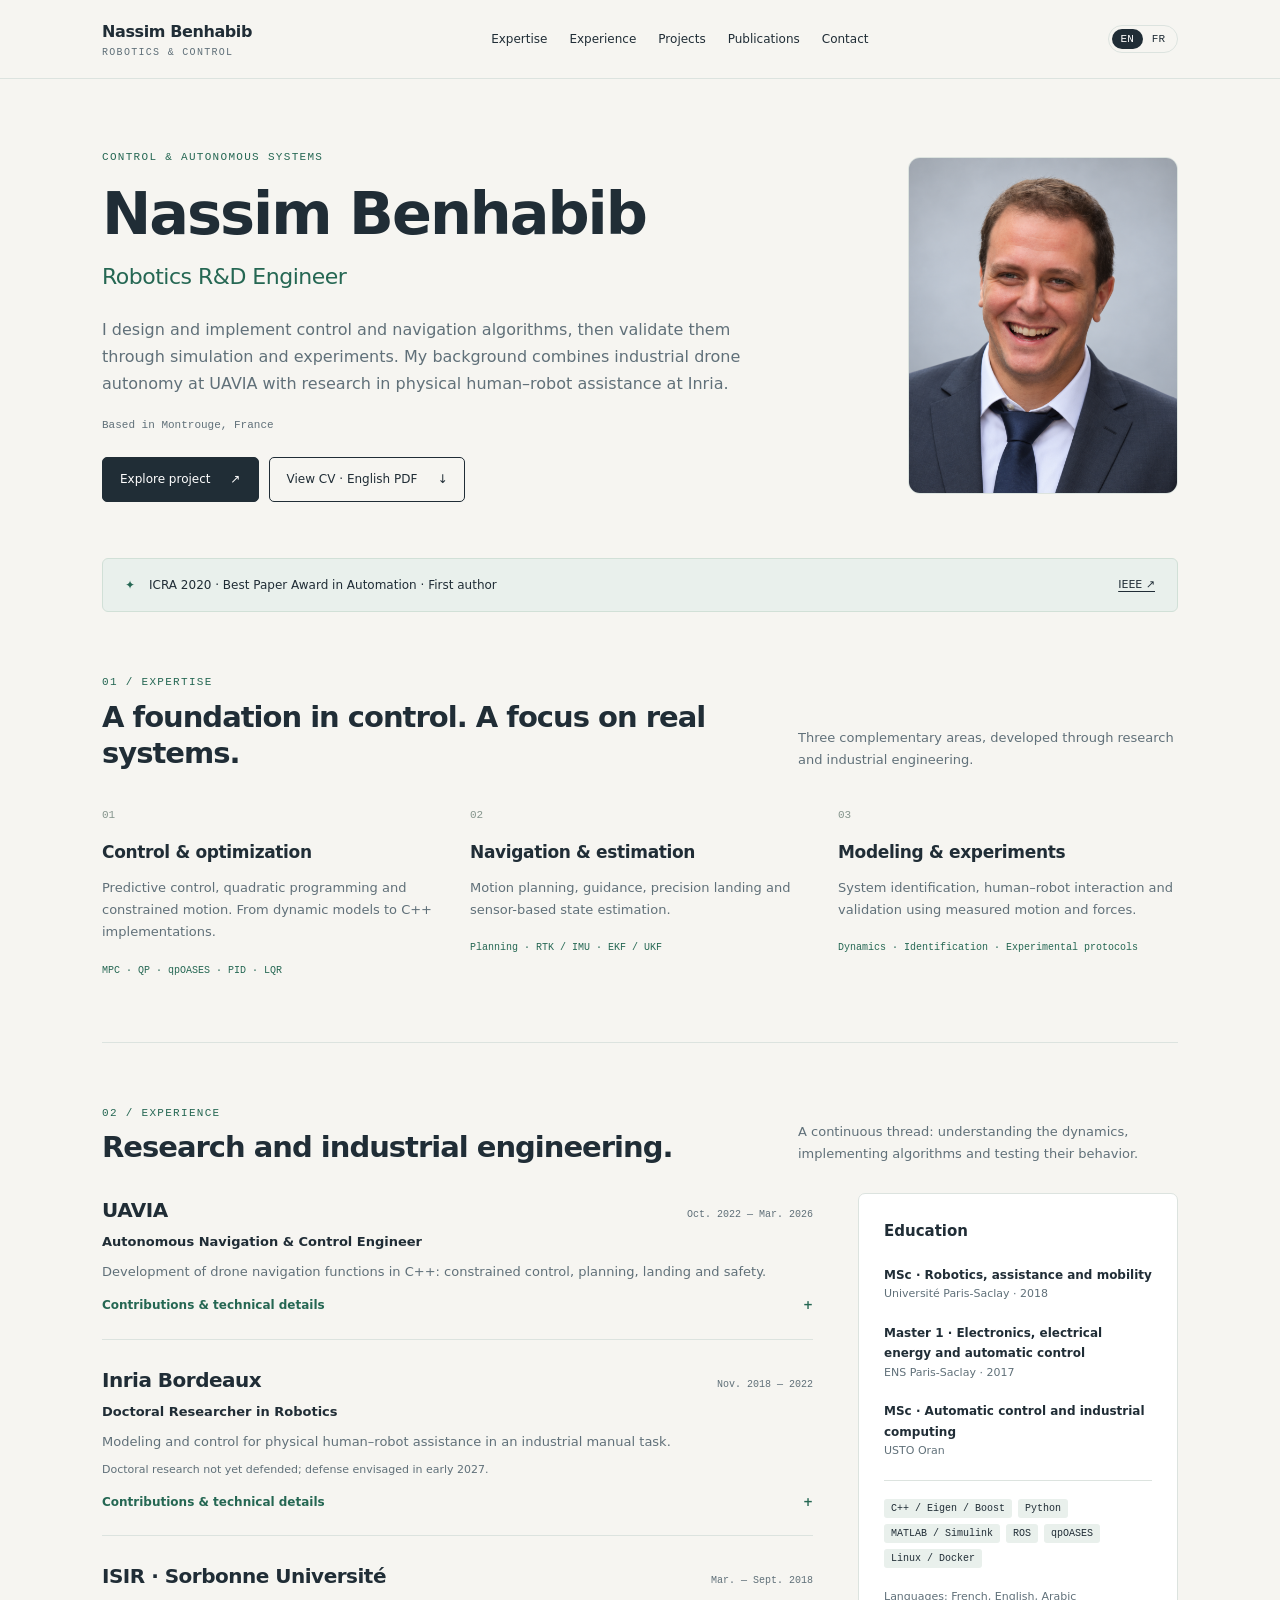
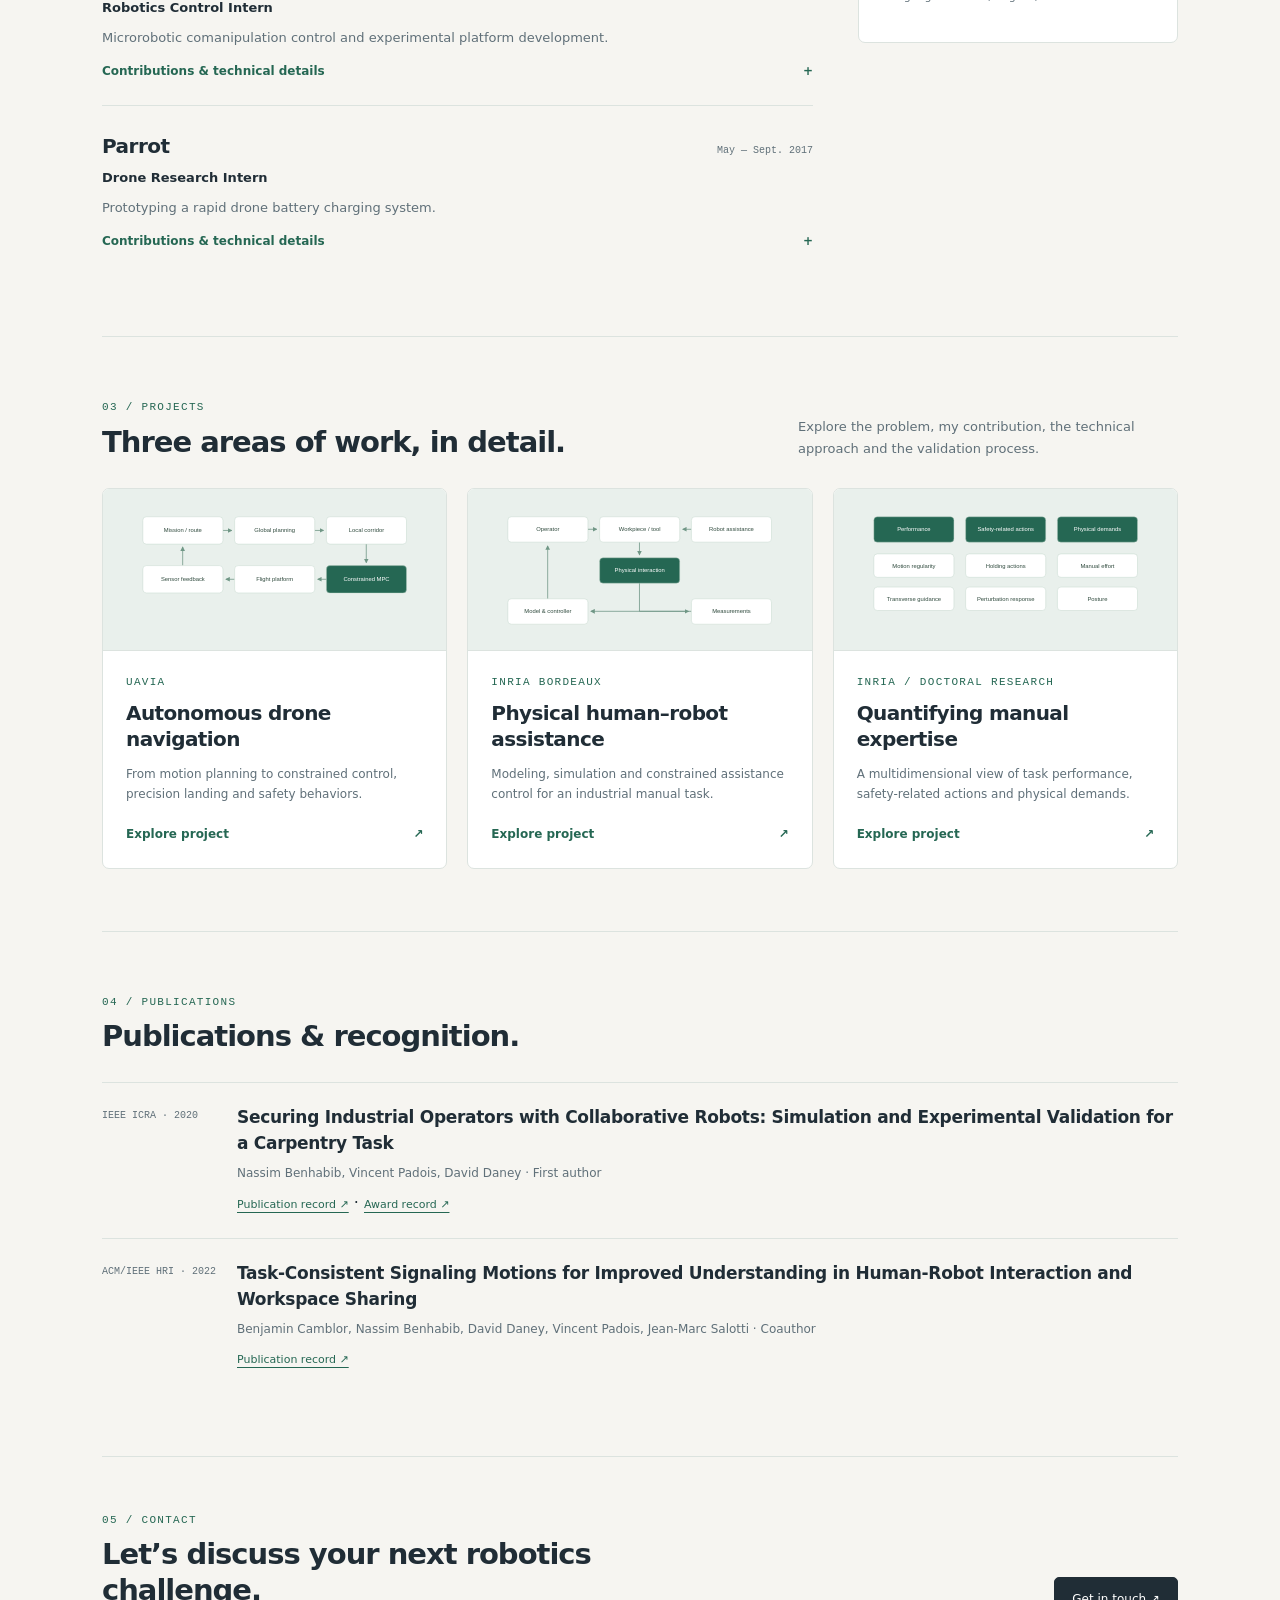
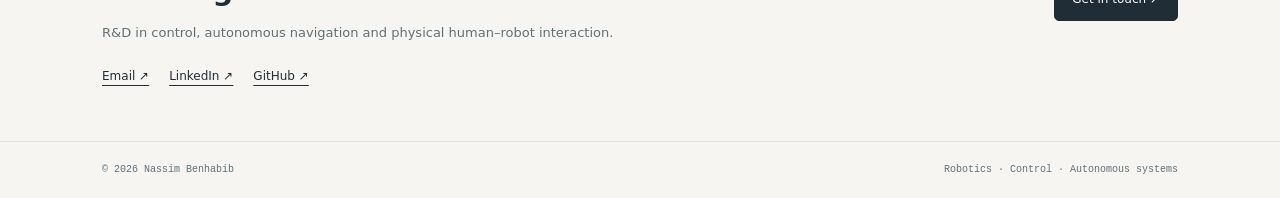
==== commit d0ace8c0: "Update bilingual CVs and profile portrait" ====
--- a/en/index.html
+++ b/en/index.html
@@ -1,4 +1,4 @@
-<!doctype html><html lang="en"><head><meta charset="utf-8"><meta name="viewport" content="width=device-width,initial-scale=1"><meta name="description" content="I design and implement control and navigation algorithms, then validate them through simulation and experiments. My background combines industrial drone autonomy at UAVIA with research in physical human–robot assistance at Inria."><meta name="theme-color" content="#f6f5f1"><title>Robotics R&amp;D Engineer | Nassim Benhabib</title><link rel="canonical" href="https://nassimbenhabib.github.io/en/index.html"><link rel="alternate" hreflang="en" href="https://nassimbenhabib.github.io/en/index.html"><link rel="alternate" hreflang="fr" href="https://nassimbenhabib.github.io/en/index.html"><link rel="icon" href="../assets/favicon.svg" type="image/svg+xml"><link rel="stylesheet" href="../assets/style.css"><script defer src="../assets/main.js"></script></head><body><a class="skip" href="#main">Skip to content</a><header class="header"><div class="container nav"><a href="index.html" class="brand">Nassim Benhabib<small>Robotics & Control</small></a><nav id="navigation" aria-label="Navigation"><a href="index.html#expertise">Expertise</a><a href="index.html#experience">Experience</a><a href="index.html#projects">Projects</a><a href="index.html#publications">Publications</a><a href="index.html#contact">Contact</a></nav><button class="menu-button" aria-controls="navigation" aria-expanded="false">Menu</button><div class="lang" aria-label="Language"><span aria-current="page">EN</span><a data-language-switch href="../fr/index.html" lang="fr" hreflang="fr" aria-label="Version française">FR</a></div></div></header><main id="main"><div class="container"><section class="hero"><div><div class="kicker">Control & autonomous systems</div><h1>Nassim Benhabib</h1><p class="role">Robotics R&D Engineer</p><p class="intro">I design and implement control and navigation algorithms, then validate them through simulation and experiments. My background combines industrial drone autonomy at UAVIA with research in physical human–robot assistance at Inria.</p><div class="location">Based in Montrouge, France</div><div class="buttons"><a class="button" href="#projects">Explore project <span>↗</span></a><a class="button light" href="../assets/Nassim_Benhabib_CV.pdf" target="_blank" rel="noopener">View CV · French PDF <span>↓</span></a></div></div><div class="portrait" role="img" aria-label="Portrait of Nassim Benhabib"><img src="../assets/portrait.png" alt="Nassim Benhabib"></div></section><div class="highlight"><b>✦</b><span>ICRA 2020 · Best Paper Award in Automation · First author</span><a href="https://www.ieee-ras.org/awards-recognition/conference-awards/ieee-icra-best-paper-award-in-automation/" target="_blank" rel="noopener">IEEE ↗</a></div>
+<!doctype html><html lang="en"><head><meta charset="utf-8"><meta name="viewport" content="width=device-width,initial-scale=1"><meta name="description" content="I design and implement control and navigation algorithms, then validate them through simulation and experiments. My background combines industrial drone autonomy at UAVIA with research in physical human–robot assistance at Inria."><meta name="theme-color" content="#f6f5f1"><title>Robotics R&amp;D Engineer | Nassim Benhabib</title><link rel="canonical" href="https://nassimbenhabib.github.io/en/index.html"><link rel="alternate" hreflang="en" href="https://nassimbenhabib.github.io/en/index.html"><link rel="alternate" hreflang="fr" href="https://nassimbenhabib.github.io/en/index.html"><link rel="icon" href="../assets/favicon.svg" type="image/svg+xml"><link rel="stylesheet" href="../assets/style.css"><script defer src="../assets/main.js"></script></head><body><a class="skip" href="#main">Skip to content</a><header class="header"><div class="container nav"><a href="index.html" class="brand">Nassim Benhabib<small>Robotics & Control</small></a><nav id="navigation" aria-label="Navigation"><a href="index.html#expertise">Expertise</a><a href="index.html#experience">Experience</a><a href="index.html#projects">Projects</a><a href="index.html#publications">Publications</a><a href="index.html#contact">Contact</a></nav><button class="menu-button" aria-controls="navigation" aria-expanded="false">Menu</button><div class="lang" aria-label="Language"><span aria-current="page">EN</span><a data-language-switch href="../fr/index.html" lang="fr" hreflang="fr" aria-label="Version française">FR</a></div></div></header><main id="main"><div class="container"><section class="hero"><div><div class="kicker">Control & autonomous systems</div><h1>Nassim Benhabib</h1><p class="role">Robotics R&D Engineer</p><p class="intro">I design and implement control and navigation algorithms, then validate them through simulation and experiments. My background combines industrial drone autonomy at UAVIA with research in physical human–robot assistance at Inria.</p><div class="location">Based in Montrouge, France</div><div class="buttons"><a class="button" href="#projects">Explore project <span>↗</span></a><a class="button light" href="../assets/Nassim_Benhabib_CV_EN.pdf" target="_blank" rel="noopener">View CV · English PDF <span>↓</span></a></div></div><div class="portrait" role="img" aria-label="Portrait of Nassim Benhabib"><img src="../assets/portrait.png" alt="Nassim Benhabib"></div></section><div class="highlight"><b>✦</b><span>ICRA 2020 · Best Paper Award in Automation · First author</span><a href="https://www.ieee-ras.org/awards-recognition/conference-awards/ieee-icra-best-paper-award-in-automation/" target="_blank" rel="noopener">IEEE ↗</a></div>
 <section class="section" id="expertise"><div class="heading"><div><div class="kicker">01 / Expertise</div><h2>A foundation in control. A focus on real systems.</h2></div><p>Three complementary areas, developed through research and industrial engineering.</p></div><div class="expertise"><article><span class="index">01</span><h3>Control &amp; optimization</h3><p>Predictive control, quadratic programming and constrained motion. From dynamic models to C++ implementations.</p><div class="tools">MPC · QP · qpOASES · PID · LQR</div></article><article><span class="index">02</span><h3>Navigation &amp; estimation</h3><p>Motion planning, guidance, precision landing and sensor-based state estimation.</p><div class="tools">Planning · RTK / IMU · EKF / UKF</div></article><article><span class="index">03</span><h3>Modeling &amp; experiments</h3><p>System identification, human–robot interaction and validation using measured motion and forces.</p><div class="tools">Dynamics · Identification · Experimental protocols</div></article></div></section>
 <section class="section" id="experience"><div class="heading"><div><div class="kicker">02 / Experience</div><h2>Research and industrial engineering.</h2></div><p>A continuous thread: understanding the dynamics, implementing algorithms and testing their behavior.</p></div><div class="experience"><div><article class="job"><div class="job-title"><h3>UAVIA</h3><span class="date">Oct. 2022 — Mar. 2026</span></div><h4>Autonomous Navigation &amp; Control Engineer</h4><p>Development of drone navigation functions in C++: constrained control, planning, landing and safety.</p><details><summary>Contributions & technical details</summary><ul><li>MPC formulated as a quadratic program, using qpOASES and motion constraints.</li><li>Global Dijkstra planning coupled with local safety corridors.</li><li>RTK/IMU-based landing logic, phased descent and contact detection.</li><li>Geofencing, fallback behaviors, terrain following and mission-specific navigation.</li><li>Integration, simulation, telemetry analysis, tuning and flight testing.</li></ul></details></article><article class="job"><div class="job-title"><h3>Inria Bordeaux</h3><span class="date">Nov. 2018 — 2022</span></div><h4>Doctoral Researcher in Robotics</h4><p>Modeling and control for physical human–robot assistance in an industrial manual task.</p><p class="phd">Doctoral research not yet defended; defense envisaged in early 2027.</p><details><summary>Contributions & technical details</summary><ul><li>Dynamic modeling of human–robot–environment interaction.</li><li>Constrained inverse dynamics and force estimation through quadratic optimization.</li><li>Development of a numerical simulator and an instrumented robotic test platform.</li><li>Identification from measured trajectories and forces; independent validation trials.</li><li>Predictive assistance control and quantitative analysis of manual expertise.</li></ul></details></article><article class="job"><div class="job-title"><h3>ISIR · Sorbonne Université</h3><span class="date">Mar. — Sept. 2018</span></div><h4>Robotics Control Intern</h4><p>Microrobotic comanipulation control and experimental platform development.</p><details><summary>Contributions & technical details</summary><ul><li>Development of comanipulation control.</li><li>Restoration of an experimental pantograph for validation.</li></ul></details></article><article class="job"><div class="job-title"><h3>Parrot</h3><span class="date">May — Sept. 2017</span></div><h4>Drone Research Intern</h4><p>Prototyping a rapid drone battery charging system.</p><details><summary>Contributions & technical details</summary><ul><li>Development and tuning of a charging prototype based on an existing device.</li></ul></details></article></div><aside class="sidebar"><h3>Education</h3><div class="degree"><strong>MSc · Robotics, assistance and mobility</strong><span>Université Paris-Saclay · 2018</span></div><div class="degree"><strong>Master 1 · Electronics, electrical energy and automatic control</strong><span>ENS Paris-Saclay · 2017</span></div><div class="degree"><strong>MSc · Automatic control and industrial computing</strong><span>USTO Oran</span></div><div class="stack"><span>C++ / Eigen / Boost</span><span>Python</span><span>MATLAB / Simulink</span><span>ROS</span><span>qpOASES</span><span>Linux / Docker</span></div><p class="languages">Languages: French, English, Arabic</p></aside></div></section>
 <section class="section" id="projects"><div class="heading"><div><div class="kicker">03 / Projects</div><h2>Three areas of work, in detail.</h2></div><p>Explore the problem, my contribution, the technical approach and the validation process.</p></div><div class="project-grid"><a class="card" href="projects/navigation.html"><div class="card-visual" aria-hidden="true"><svg xmlns="http://www.w3.org/2000/svg" viewBox="0 0 735 320" role="img" aria-label="Autonomous drone navigation"><defs><marker id="arrow-navigation-en" viewBox="0 0 10 10" refX="8" refY="5" markerWidth="6" markerHeight="6" orient="auto-start-reverse"><path d="M0 0L10 5L0 10Z" fill="#709786"/></marker></defs><path d="M235 60H257" fill="none" stroke="#709786" stroke-width="2" marker-end="url(#arrow-navigation-en)"/><path d="M470 60H492" fill="none" stroke="#709786" stroke-width="2" marker-end="url(#arrow-navigation-en)"/><path d="M602 95V142" fill="none" stroke="#709786" stroke-width="2" marker-end="url(#arrow-navigation-en)"/><path d="M500 185H478" fill="none" stroke="#709786" stroke-width="2" marker-end="url(#arrow-navigation-en)"/><path d="M265 185H243" fill="none" stroke="#709786" stroke-width="2" marker-end="url(#arrow-navigation-en)"/><path d="M132 150V103" fill="none" stroke="#709786" stroke-width="2" marker-end="url(#arrow-navigation-en)"/><rect x="30" y="25" width="205" height="70" rx="9" fill="#fff" stroke="#b8cdc1"/><text x="132.5" y="65.0" text-anchor="middle" fill="#304b3e" font-family="Arial,sans-serif" font-size="15">Mission / route</text><rect x="265" y="25" width="205" height="70" rx="9" fill="#fff" stroke="#b8cdc1"/><text x="367.5" y="65.0" text-anchor="middle" fill="#304b3e" font-family="Arial,sans-serif" font-size="15">Global planning</text><rect x="500" y="25" width="205" height="70" rx="9" fill="#fff" stroke="#b8cdc1"/><text x="602.5" y="65.0" text-anchor="middle" fill="#304b3e" font-family="Arial,sans-serif" font-size="15">Local corridor</text><rect x="500" y="150" width="205" height="70" rx="9" fill="#256753" stroke="#b8cdc1"/><text x="602.5" y="190.0" text-anchor="middle" fill="#fff" font-family="Arial,sans-serif" font-size="15">Constrained MPC</text><rect x="265" y="150" width="205" height="70" rx="9" fill="#fff" stroke="#b8cdc1"/><text x="367.5" y="190.0" text-anchor="middle" fill="#304b3e" font-family="Arial,sans-serif" font-size="15">Flight platform</text><rect x="30" y="150" width="205" height="70" rx="9" fill="#fff" stroke="#b8cdc1"/><text x="132.5" y="190.0" text-anchor="middle" fill="#304b3e" font-family="Arial,sans-serif" font-size="15">Sensor feedback</text></svg></div><div class="card-body"><div class="kicker">UAVIA</div><h3>Autonomous drone navigation</h3><p>From motion planning to constrained control, precision landing and safety behaviors.</p><span class="link">Explore project<span>↗</span></span></div></a><a class="card" href="projects/assistance.html"><div class="card-visual" aria-hidden="true"><svg xmlns="http://www.w3.org/2000/svg" viewBox="0 0 735 320" role="img" aria-label="Physical human–robot assistance"><defs><marker id="arrow-assistance-en" viewBox="0 0 10 10" refX="8" refY="5" markerWidth="6" markerHeight="6" orient="auto-start-reverse"><path d="M0 0L10 5L0 10Z" fill="#709786"/></marker></defs><path d="M235 57H257" fill="none" stroke="#709786" stroke-width="2" marker-end="url(#arrow-assistance-en)"/><path d="M500 57H478" fill="none" stroke="#709786" stroke-width="2" marker-end="url(#arrow-assistance-en)"/><path d="M367 90V122" fill="none" stroke="#709786" stroke-width="2" marker-end="url(#arrow-assistance-en)"/><path d="M367 195V267H492" fill="none" stroke="#709786" stroke-width="2" marker-end="url(#arrow-assistance-en)"/><path d="M500 267H243" fill="none" stroke="#709786" stroke-width="2" marker-end="url(#arrow-assistance-en)"/><path d="M132 235V100" fill="none" stroke="#709786" stroke-width="2" marker-end="url(#arrow-assistance-en)"/><rect x="30" y="25" width="205" height="65" rx="9" fill="#fff" stroke="#b8cdc1"/><text x="132.5" y="62.5" text-anchor="middle" fill="#304b3e" font-family="Arial,sans-serif" font-size="15">Operator</text><rect x="265" y="25" width="205" height="65" rx="9" fill="#fff" stroke="#b8cdc1"/><text x="367.5" y="62.5" text-anchor="middle" fill="#304b3e" font-family="Arial,sans-serif" font-size="15">Workpiece / tool</text><rect x="500" y="25" width="205" height="65" rx="9" fill="#fff" stroke="#b8cdc1"/><text x="602.5" y="62.5" text-anchor="middle" fill="#304b3e" font-family="Arial,sans-serif" font-size="15">Robot assistance</text><rect x="265" y="130" width="205" height="65" rx="9" fill="#256753" stroke="#b8cdc1"/><text x="367.5" y="167.5" text-anchor="middle" fill="#fff" font-family="Arial,sans-serif" font-size="15">Physical interaction</text><rect x="500" y="235" width="205" height="65" rx="9" fill="#fff" stroke="#b8cdc1"/><text x="602.5" y="272.5" text-anchor="middle" fill="#304b3e" font-family="Arial,sans-serif" font-size="15">Measurements</text><rect x="30" y="235" width="205" height="65" rx="9" fill="#fff" stroke="#b8cdc1"/><text x="132.5" y="272.5" text-anchor="middle" fill="#304b3e" font-family="Arial,sans-serif" font-size="15">Model &amp; controller</text></svg></div><div class="card-body"><div class="kicker">INRIA BORDEAUX</div><h3>Physical human–robot assistance</h3><p>Modeling, simulation and constrained assistance control for an industrial manual task.</p><span class="link">Explore project<span>↗</span></span></div></a><a class="card" href="projects/expertise.html"><div class="card-visual" aria-hidden="true"><svg xmlns="http://www.w3.org/2000/svg" viewBox="0 0 735 320" role="img" aria-label="Quantifying manual expertise"><defs><marker id="arrow-expertise-en" viewBox="0 0 10 10" refX="8" refY="5" markerWidth="6" markerHeight="6" orient="auto-start-reverse"><path d="M0 0L10 5L0 10Z" fill="#709786"/></marker></defs><rect x="30" y="25" width="205" height="65" rx="9" fill="#256753" stroke="#b8cdc1"/><text x="132.5" y="62.5" text-anchor="middle" fill="#fff" font-family="Arial,sans-serif" font-size="15">Performance</text><rect x="30" y="120" width="205" height="60" rx="9" fill="#fff" stroke="#b8cdc1"/><text x="132.5" y="155.0" text-anchor="middle" fill="#304b3e" font-family="Arial,sans-serif" font-size="15">Motion regularity</text><rect x="30" y="205" width="205" height="60" rx="9" fill="#fff" stroke="#b8cdc1"/><text x="132.5" y="240.0" text-anchor="middle" fill="#304b3e" font-family="Arial,sans-serif" font-size="15">Transverse guidance</text><rect x="265" y="25" width="205" height="65" rx="9" fill="#256753" stroke="#b8cdc1"/><text x="367.5" y="62.5" text-anchor="middle" fill="#fff" font-family="Arial,sans-serif" font-size="15">Safety-related actions</text><rect x="265" y="120" width="205" height="60" rx="9" fill="#fff" stroke="#b8cdc1"/><text x="367.5" y="155.0" text-anchor="middle" fill="#304b3e" font-family="Arial,sans-serif" font-size="15">Holding actions</text><rect x="265" y="205" width="205" height="60" rx="9" fill="#fff" stroke="#b8cdc1"/><text x="367.5" y="240.0" text-anchor="middle" fill="#304b3e" font-family="Arial,sans-serif" font-size="15">Perturbation response</text><rect x="500" y="25" width="205" height="65" rx="9" fill="#256753" stroke="#b8cdc1"/><text x="602.5" y="62.5" text-anchor="middle" fill="#fff" font-family="Arial,sans-serif" font-size="15">Physical demands</text><rect x="500" y="120" width="205" height="60" rx="9" fill="#fff" stroke="#b8cdc1"/><text x="602.5" y="155.0" text-anchor="middle" fill="#304b3e" font-family="Arial,sans-serif" font-size="15">Manual effort</text><rect x="500" y="205" width="205" height="60" rx="9" fill="#fff" stroke="#b8cdc1"/><text x="602.5" y="240.0" text-anchor="middle" fill="#304b3e" font-family="Arial,sans-serif" font-size="15">Posture</text></svg></div><div class="card-body"><div class="kicker">INRIA / DOCTORAL RESEARCH</div><h3>Quantifying manual expertise</h3><p>A multidimensional view of task performance, safety-related actions and physical demands.</p><span class="link">Explore project<span>↗</span></span></div></a></div></section>
